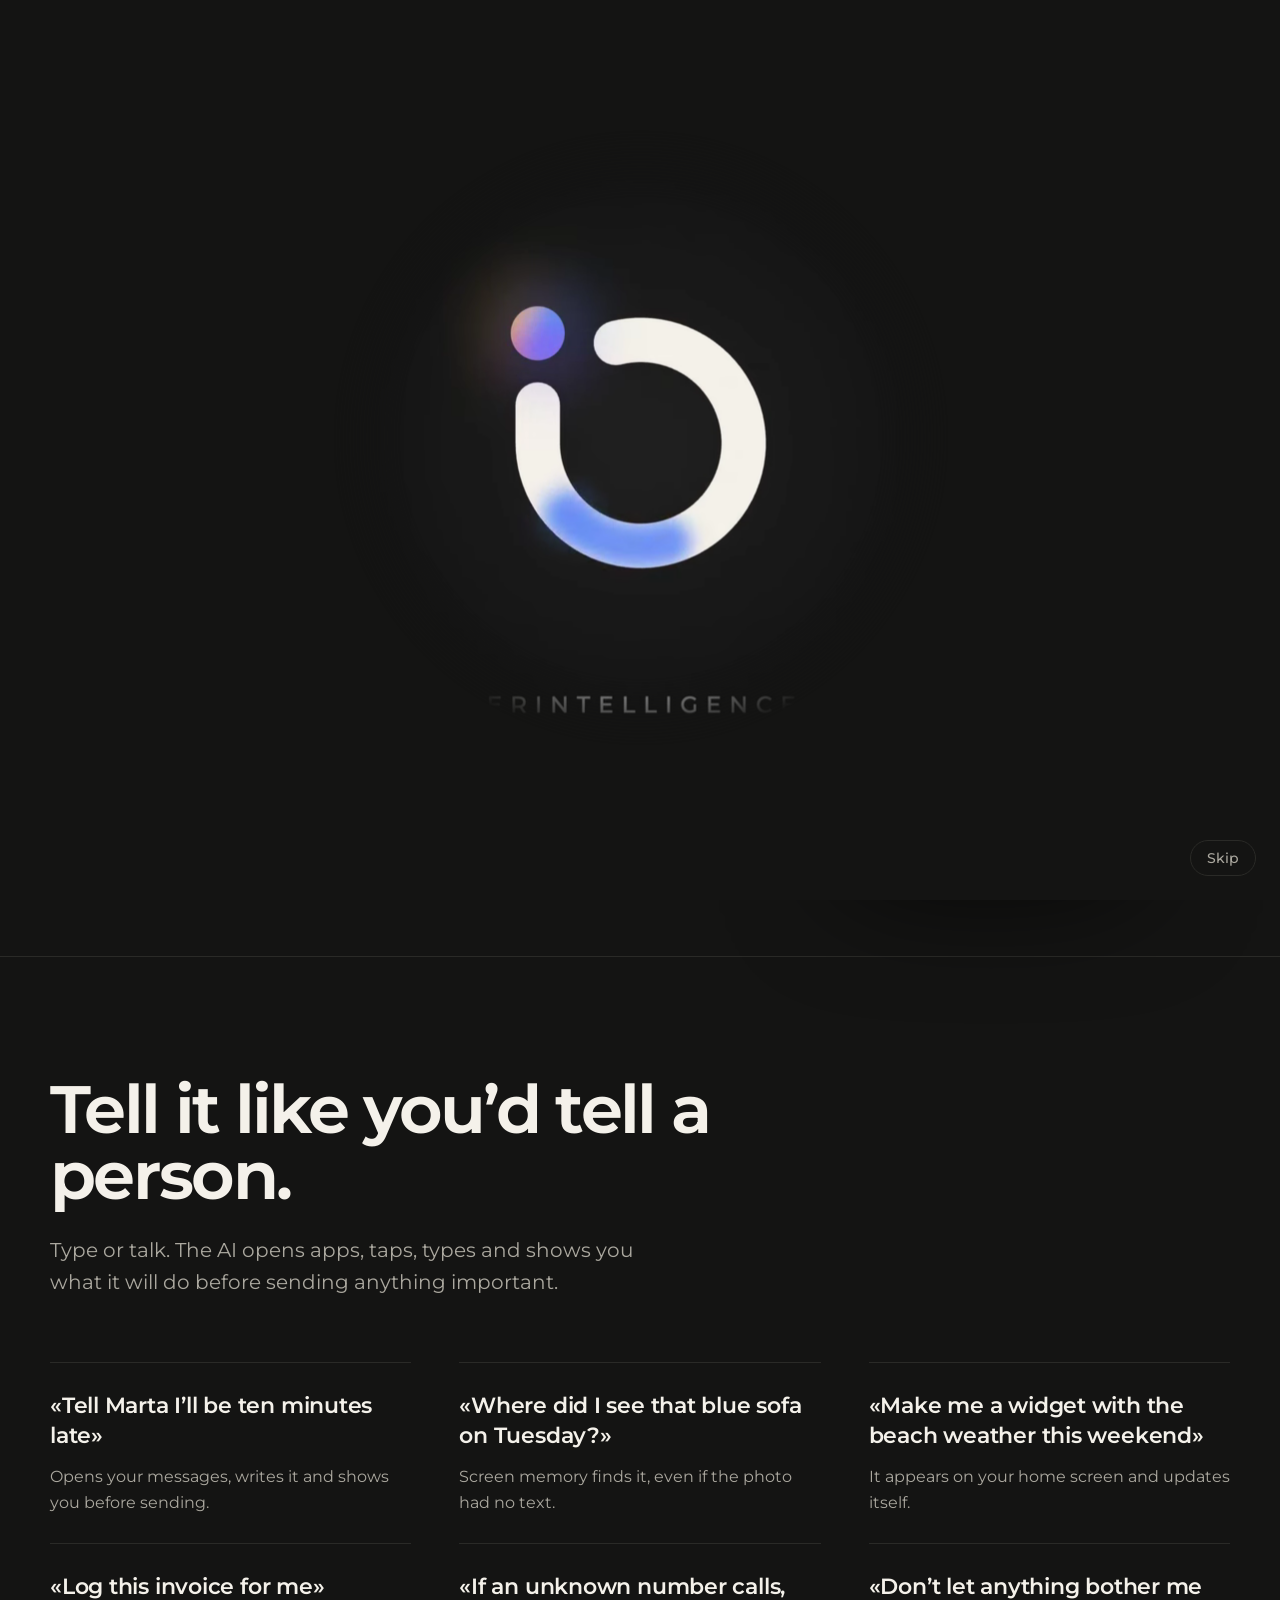
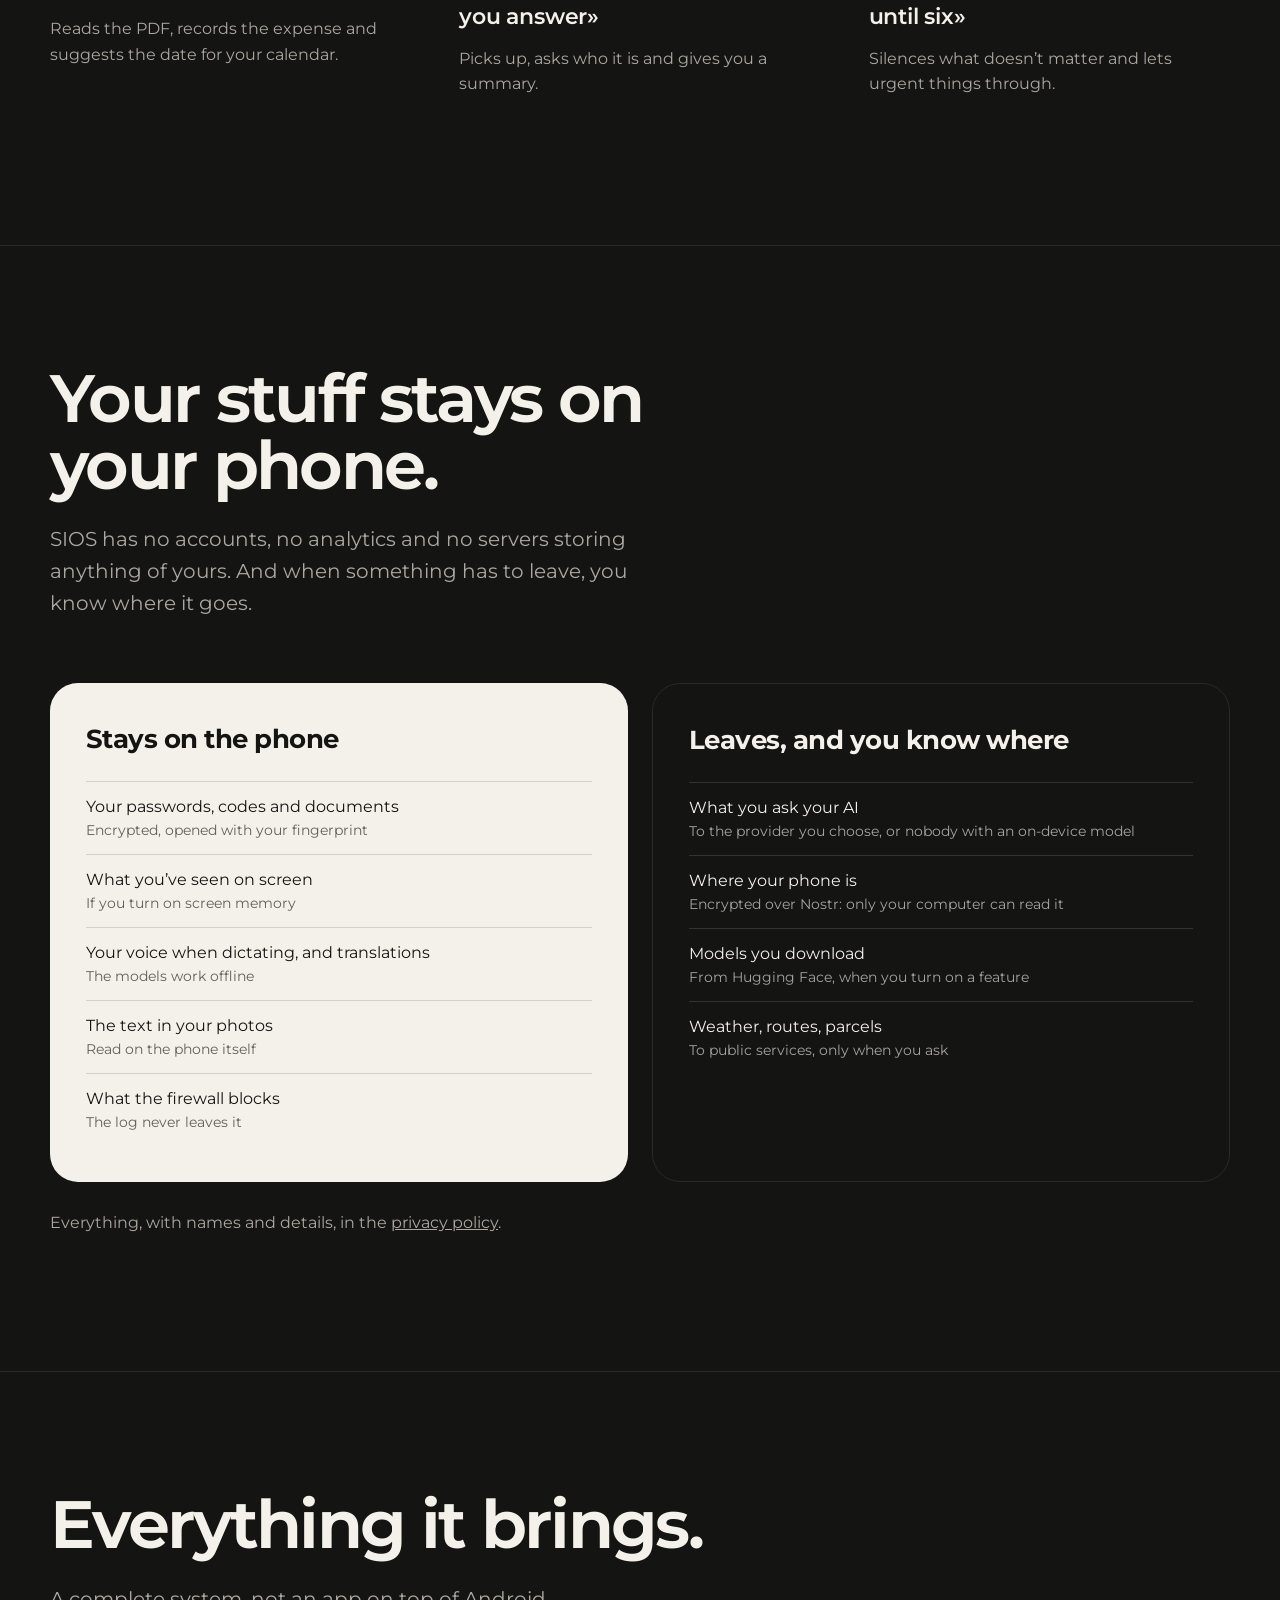
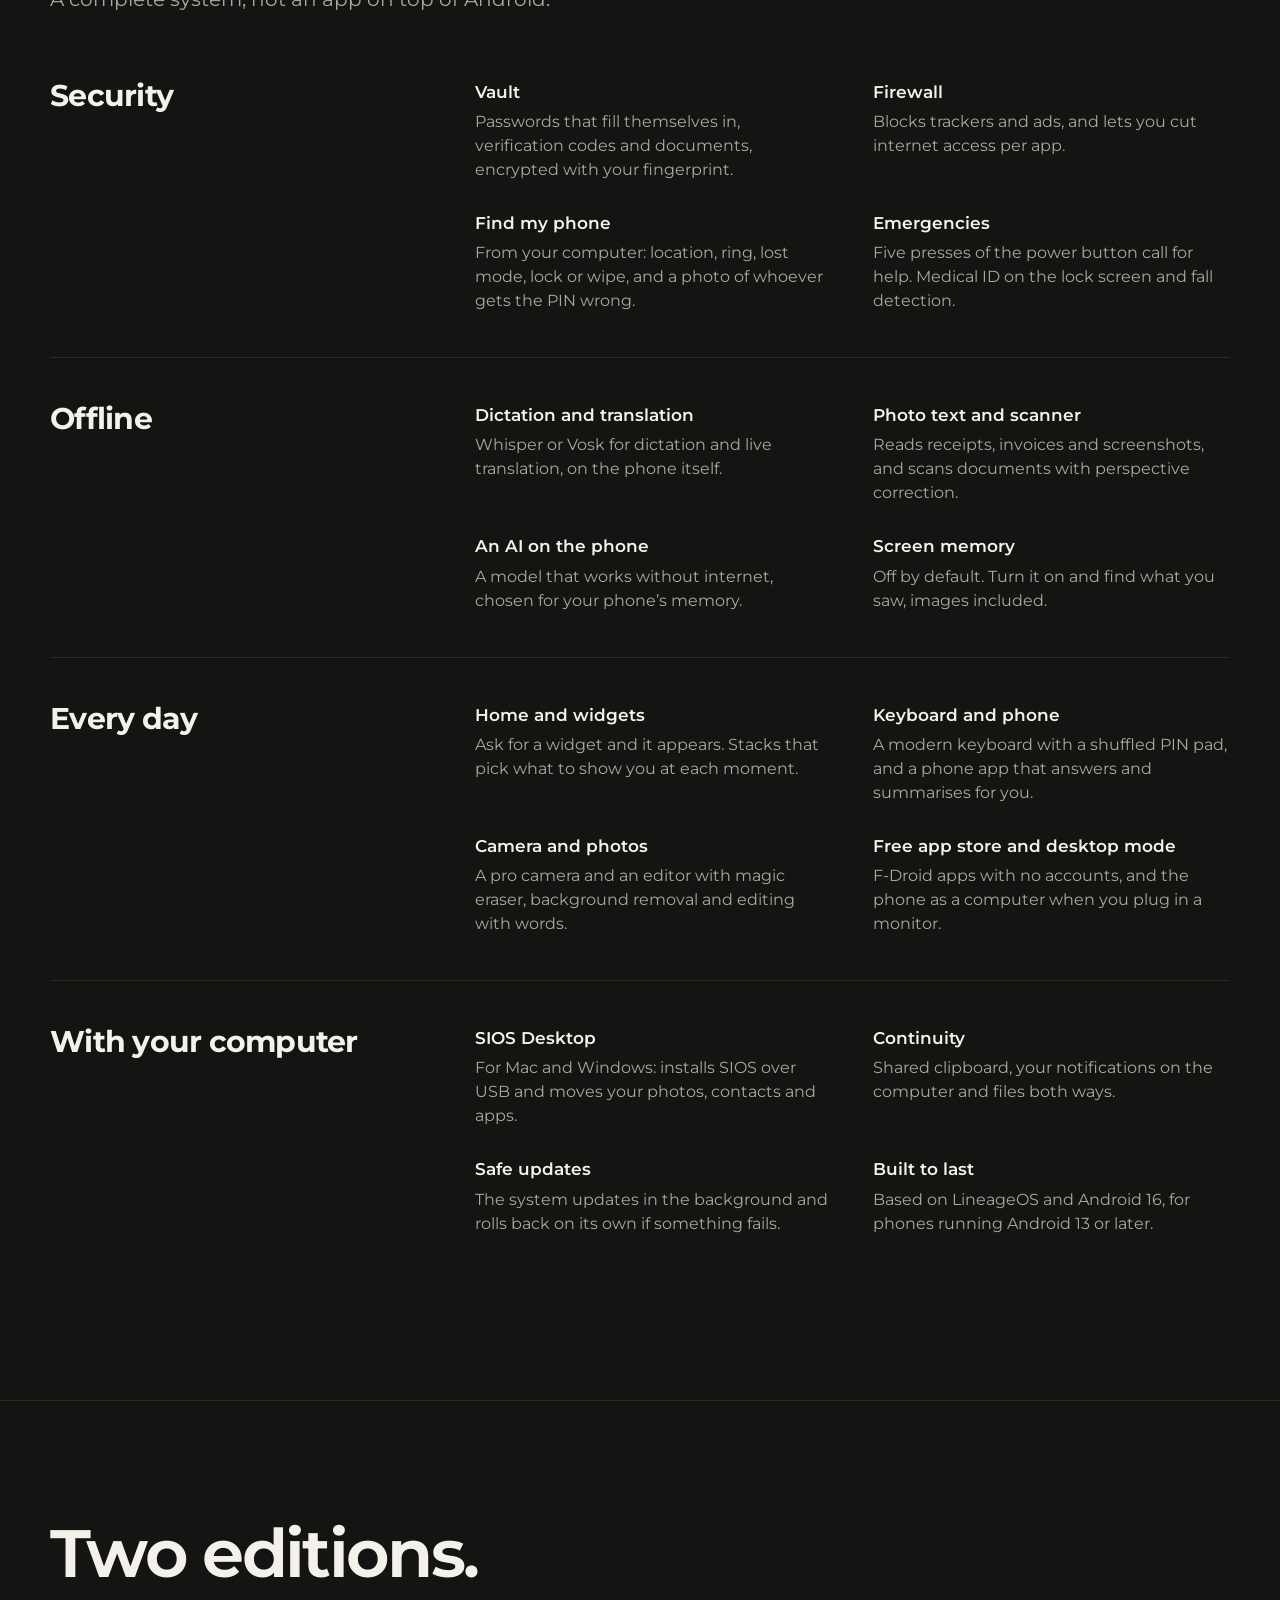
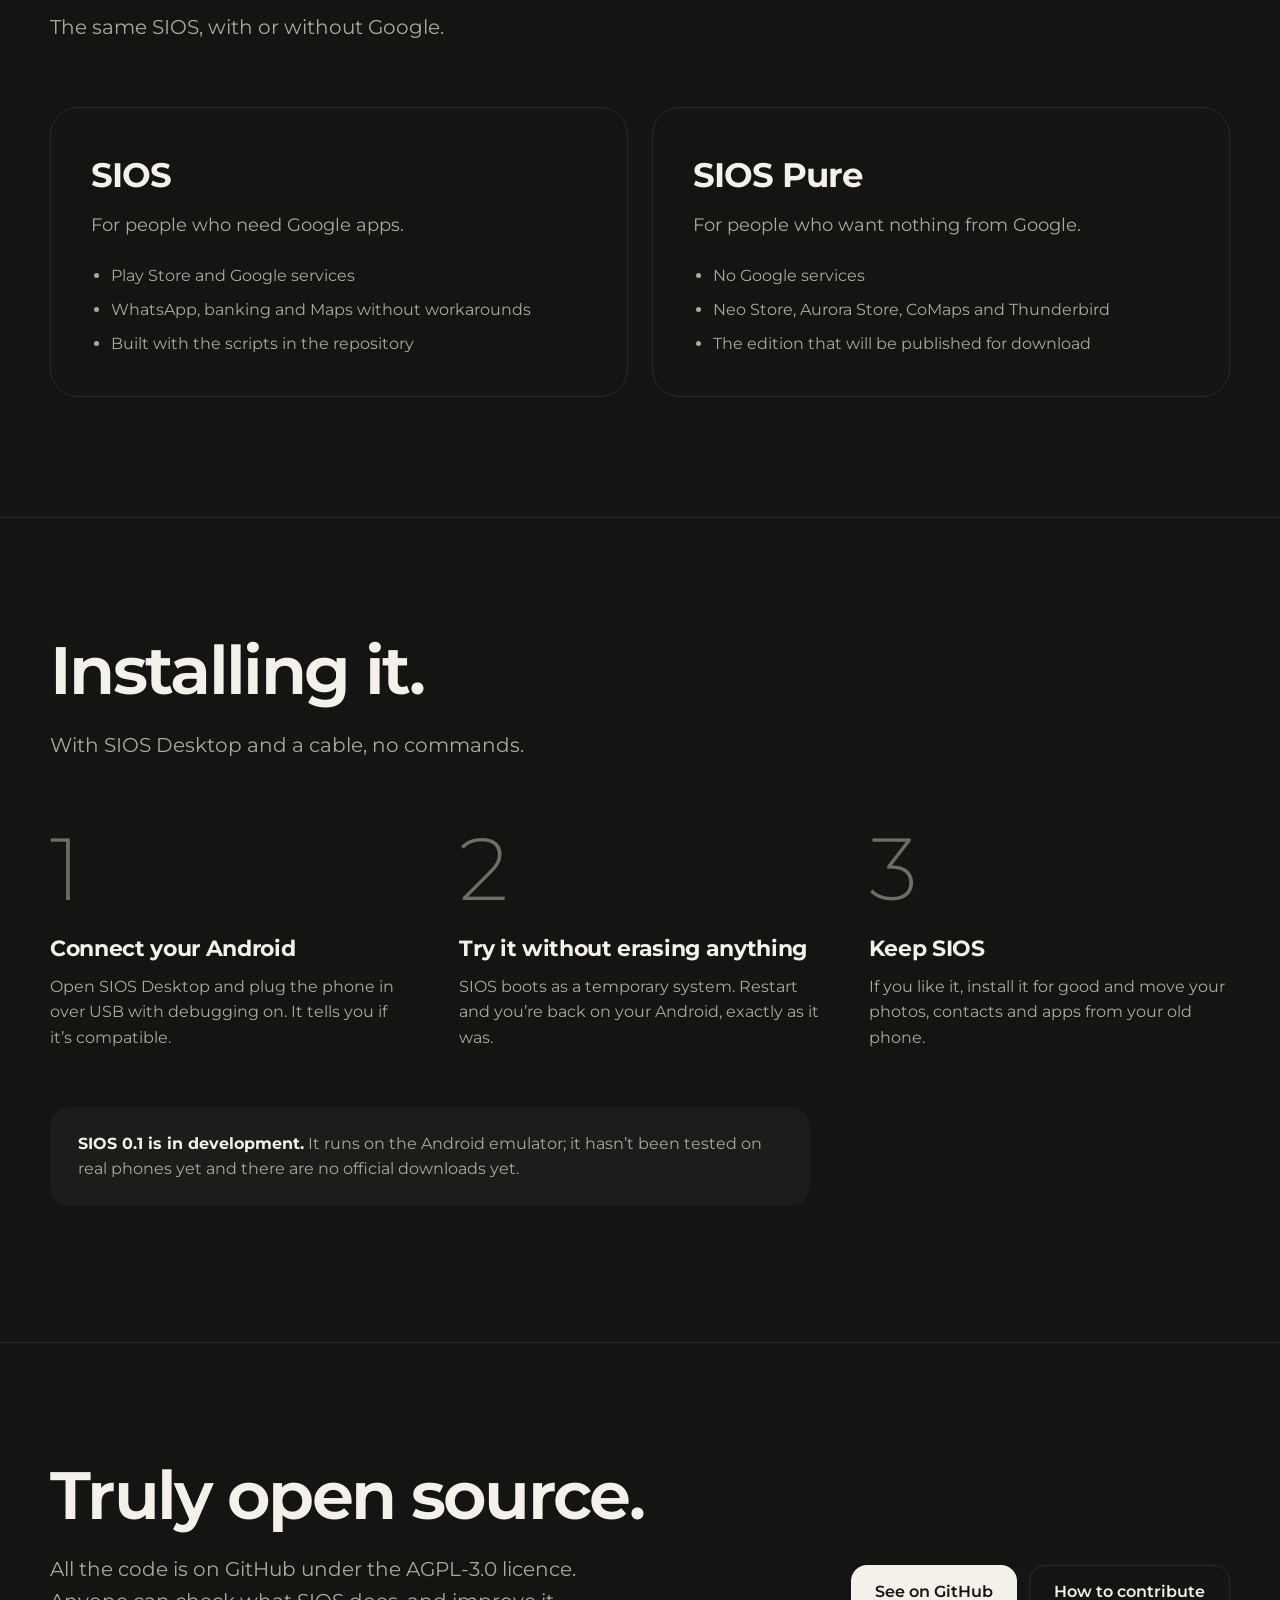
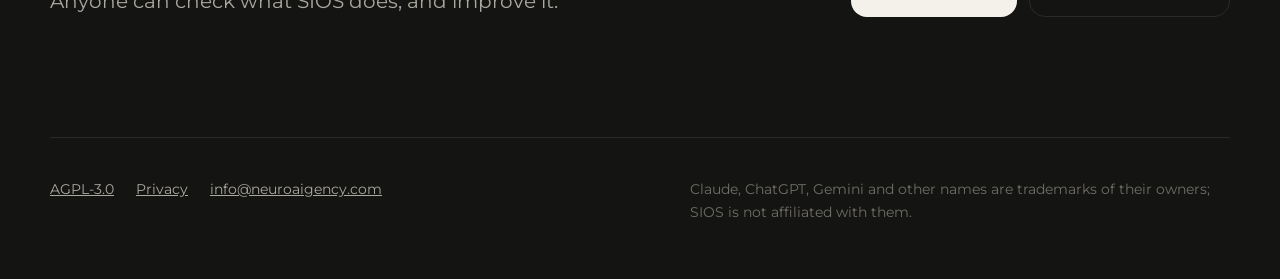
==== en.html @ b72306fa "Web de SIOS Co-Authored-By: Claude Opus 5.5 <noreply@anthropic.com>" ====
<!doctype html>
<html lang="en">
<head>
<meta charset="utf-8">
<meta name="viewport" content="width=device-width, initial-scale=1">
<title>SIOS · Your phone does what you ask</title>
<meta name="description" content="SIOS (SuperIntelligenceOS): Android with the AI you choose as the system agent. Private and open source.">
<meta name="theme-color" content="#141413">
<link rel="alternate" hreflang="es" href="index.html"><link rel="alternate" hreflang="en" href="en.html">
<link rel="stylesheet" href="web/portada.css">
</head>
<body>
<div class="arranque" id="arranque" aria-hidden="true">
  <video id="video-arranque" muted playsinline preload="auto" poster="web/arranque-final.png"><source src="web/arranque.webm" type="video/webm"><source src="web/arranque.mp4" type="video/mp4"></video>
  <button type="button" class="saltar" id="saltar">Skip</button>
</div>
<div class="ancho">
<header class="cabecera"><a class="marca" href="en.html"><svg viewBox="8 12 80 80" aria-hidden="true"><path d="M44.984 27.861A29 29 0 1 1 23 56L23 45" fill="none" stroke="currentColor" stroke-width="12.5" stroke-linecap="round" stroke-linejoin="round"/><path d="M15.4 25.15a7.6 7.6 0 1 0 15.2 0a7.6 7.6 0 1 0-15.2 0Z" fill="currentColor"/></svg><span>SIOS</span></a>
<nav><a class="opcional" href="#funciones">Features</a><a class="opcional" href="#privacidad">Privacy</a><a href="#instalar">Install</a><a href="index.html" hreflang="es">Español</a></nav></header>
<div class="portada">
  <div class="texto-portada">
    <h1 class="titular"><span>Your phone</span><span>does what</span><span>you ask.</span></h1>
    <p class="entrada">SIOS is Android with an AI inside that handles your apps, notifications and stuff. The one you choose, without your data leaving the phone.</p>
    <p class="elige" id="elige">Choose its AI</p>
    <div class="ias" role="group" aria-labelledby="elige"><button type="button" data-ia="claude" data-c="#D97757" data-c2="#C6613F" data-nombre="Claude" aria-pressed="false" style="--c:#D97757"><i></i>Claude</button><button type="button" data-ia="chatgpt" data-c="#10A37F" data-c2="#0D8A6B" data-nombre="ChatGPT" aria-pressed="false" style="--c:#10A37F"><i></i>ChatGPT</button><button type="button" data-ia="gemini" data-c="#4C8DF6" data-c2="#2F6FDB" data-nombre="Gemini" aria-pressed="false" style="--c:#4C8DF6"><i></i>Gemini</button><button type="button" data-ia="kimi" data-c="#3B82F6" data-c2="#2563EB" data-nombre="Kimi" aria-pressed="false" style="--c:#3B82F6"><i></i>Kimi</button><button type="button" data-ia="mistral" data-c="#FA520F" data-c2="#D9440A" data-nombre="Mistral" aria-pressed="false" style="--c:#FA520F"><i></i>Mistral</button><button type="button" data-ia="grok" data-c="#A3A3A3" data-c2="#525252" data-nombre="Grok" aria-pressed="false" style="--c:#A3A3A3"><i></i>Grok</button><button type="button" data-ia="local" data-c="#7B6CF6" data-c2="#5B4BE0" data-nombre="On the phone" aria-pressed="false" style="--c:#7B6CF6"><i></i>On the phone</button></div>
    <div class="acciones"><a class="boton lleno" href="https://github.com/superintelligence-os/superintelligence-os">See the code on GitHub</a><a class="boton borde" href="#instalar">How to install</a></div>
  </div>
  <div class="escena" aria-hidden="true">
    <div class="halo"></div>
    <div class="movil"><div class="pantalla">
      <div class="isla"></div>
      <div class="estado"><span>9:41</span><span>5G</span></div>
      <div class="hora">9:41</div><div class="fecha">Friday, 14 November</div>
      <svg class="anillo" id="anillo" viewBox="8 12 80 80"><path class="trazo" d="M44.984 27.861A29 29 0 1 1 23 56L23 45"/><circle class="punto" cx="23" cy="25.15" r="7.6"/></svg>
      <div class="charla" id="charla"><div class="burbuja">Book a table for two on Friday at an Italian place nearby</div><div class="paso"><span class="marca-paso"></span><span>Looking for Italian places nearby</span></div><div class="paso"><span class="marca-paso"></span><span><b>La Piazzetta</b>, 600 m away</span></div><div class="paso"><span class="marca-paso"></span><span>Opening the booking app</span></div><div class="paso"><span class="marca-paso"></span><span><b>Friday, 9 pm</b>, 2 people</span></div><div class="paso"><span class="marca-paso"></span><span>Booked and added to your calendar</span></div></div>
      <div class="barra"><span id="pregunta" data-plantilla="Ask {}">Ask SIOS</span><span class="bola"></span></div>
    </div></div>
  </div>
</div>
</div>
<section><div class="ancho">
  <h2 class="seccion-titulo revela">Tell it like you’d tell a person.</h2><p class="seccion-entrada revela">Type or talk. The AI opens apps, taps, types and shows you what it will do before sending anything important.</p>
  <div class="ejemplos"><div class="ejemplo revela"><q>Tell Marta I’ll be ten minutes late</q><p>Opens your messages, writes it and shows you before sending.</p></div><div class="ejemplo revela"><q>Where did I see that blue sofa on Tuesday?</q><p>Screen memory finds it, even if the photo had no text.</p></div><div class="ejemplo revela"><q>Make me a widget with the beach weather this weekend</q><p>It appears on your home screen and updates itself.</p></div><div class="ejemplo revela"><q>Log this invoice for me</q><p>Reads the PDF, records the expense and suggests the date for your calendar.</p></div><div class="ejemplo revela"><q>If an unknown number calls, you answer</q><p>Picks up, asks who it is and gives you a summary.</p></div><div class="ejemplo revela"><q>Don’t let anything bother me until six</q><p>Silences what doesn’t matter and lets urgent things through.</p></div></div>
</div></section>
<section id="privacidad"><div class="ancho">
  <h2 class="seccion-titulo revela">Your stuff stays on your phone.</h2><p class="seccion-entrada revela">SIOS has no accounts, no analytics and no servers storing anything of yours. And when something has to leave, you know where it goes.</p>
  <div class="privacidad"><div class="caja queda revela"><h3>Stays on the phone</h3><ul><li>Your passwords, codes and documents<span>Encrypted, opened with your fingerprint</span></li><li>What you’ve seen on screen<span>If you turn on screen memory</span></li><li>Your voice when dictating, and translations<span>The models work offline</span></li><li>The text in your photos<span>Read on the phone itself</span></li><li>What the firewall blocks<span>The log never leaves it</span></li></ul></div><div class="caja sale revela"><h3>Leaves, and you know where</h3><ul><li>What you ask your AI<span>To the provider you choose, or nobody with an on-device model</span></li><li>Where your phone is<span>Encrypted over Nostr: only your computer can read it</span></li><li>Models you download<span>From Hugging Face, when you turn on a feature</span></li><li>Weather, routes, parcels<span>To public services, only when you ask</span></li></ul></div></div>
  <p class="nota revela">Everything, with names and details, in the <a href="privacy.html">privacy policy</a>.</p>
</div></section>
<section id="funciones"><div class="ancho">
  <h2 class="seccion-titulo revela">Everything it brings.</h2><p class="seccion-entrada revela">A complete system, not an app on top of Android.</p>
  <div class="grupo revela"><h3>Security</h3><dl><div><dt>Vault</dt><dd>Passwords that fill themselves in, verification codes and documents, encrypted with your fingerprint.</dd></div><div><dt>Firewall</dt><dd>Blocks trackers and ads, and lets you cut internet access per app.</dd></div><div><dt>Find my phone</dt><dd>From your computer: location, ring, lost mode, lock or wipe, and a photo of whoever gets the PIN wrong.</dd></div><div><dt>Emergencies</dt><dd>Five presses of the power button call for help. Medical ID on the lock screen and fall detection.</dd></div></dl></div><div class="grupo revela"><h3>Offline</h3><dl><div><dt>Dictation and translation</dt><dd>Whisper or Vosk for dictation and live translation, on the phone itself.</dd></div><div><dt>Photo text and scanner</dt><dd>Reads receipts, invoices and screenshots, and scans documents with perspective correction.</dd></div><div><dt>An AI on the phone</dt><dd>A model that works without internet, chosen for your phone’s memory.</dd></div><div><dt>Screen memory</dt><dd>Off by default. Turn it on and find what you saw, images included.</dd></div></dl></div><div class="grupo revela"><h3>Every day</h3><dl><div><dt>Home and widgets</dt><dd>Ask for a widget and it appears. Stacks that pick what to show you at each moment.</dd></div><div><dt>Keyboard and phone</dt><dd>A modern keyboard with a shuffled PIN pad, and a phone app that answers and summarises for you.</dd></div><div><dt>Camera and photos</dt><dd>A pro camera and an editor with magic eraser, background removal and editing with words.</dd></div><div><dt>Free app store and desktop mode</dt><dd>F-Droid apps with no accounts, and the phone as a computer when you plug in a monitor.</dd></div></dl></div><div class="grupo revela"><h3>With your computer</h3><dl><div><dt>SIOS Desktop</dt><dd>For Mac and Windows: installs SIOS over USB and moves your photos, contacts and apps.</dd></div><div><dt>Continuity</dt><dd>Shared clipboard, your notifications on the computer and files both ways.</dd></div><div><dt>Safe updates</dt><dd>The system updates in the background and rolls back on its own if something fails.</dd></div><div><dt>Built to last</dt><dd>Based on LineageOS and Android 16, for phones running Android 13 or later.</dd></div></dl></div>
</div></section>
<section><div class="ancho">
  <h2 class="seccion-titulo revela">Two editions.</h2><p class="seccion-entrada revela">The same SIOS, with or without Google.</p>
  <div class="ediciones"><div class="edicion revela"><h3>SIOS</h3><p class="para">For people who need Google apps.</p><ul><li>Play Store and Google services</li><li>WhatsApp, banking and Maps without workarounds</li><li>Built with the scripts in the repository</li></ul></div><div class="edicion revela"><h3>SIOS Pure</h3><p class="para">For people who want nothing from Google.</p><ul><li>No Google services</li><li>Neo Store, Aurora Store, CoMaps and Thunderbird</li><li>The edition that will be published for download</li></ul></div></div>
</div></section>
<section id="instalar"><div class="ancho">
  <h2 class="seccion-titulo revela">Installing it.</h2><p class="seccion-entrada revela">With SIOS Desktop and a cable, no commands.</p>
  <ol class="pasos"><li class="revela"><h3>Connect your Android</h3><p>Open SIOS Desktop and plug the phone in over USB with debugging on. It tells you if it’s compatible.</p></li><li class="revela"><h3>Try it without erasing anything</h3><p>SIOS boots as a temporary system. Restart and you’re back on your Android, exactly as it was.</p></li><li class="revela"><h3>Keep SIOS</h3><p>If you like it, install it for good and move your photos, contacts and apps from your old phone.</p></li></ol>
  <p class="estado-version revela"><b>SIOS 0.1 is in development.</b> It runs on the Android emulator; it hasn’t been tested on real phones yet and there are no official downloads yet.</p>
</div></section>
<section><div class="ancho abierto">
  <div><h2 class="seccion-titulo revela">Truly open source.</h2><p class="seccion-entrada revela">All the code is on GitHub under the AGPL-3.0 licence. Anyone can check what SIOS does, and improve it.</p></div>
  <div class="acciones revela"><a class="boton lleno" href="https://github.com/superintelligence-os/superintelligence-os">See on GitHub</a><a class="boton borde" href="https://github.com/superintelligence-os/superintelligence-os/blob/main/CONTRIBUTING.md">How to contribute</a></div>
</div></section>
<div class="ancho"><footer class="pie"><nav class="enlaces-pie"><a href="https://github.com/superintelligence-os/superintelligence-os/blob/main/LICENSE">AGPL-3.0</a><a href="privacy.html">Privacy</a><a href="mailto:info@neuroaigency.com">info@neuroaigency.com</a></nav><p>Claude, ChatGPT, Gemini and other names are trademarks of their owners; SIOS is not affiliated with them.</p></footer></div>
<script src="web/portada.js"></script>
</body>
</html>
---- web/portada.css ----
@property --r { syntax: '<percentage>'; inherits: false; initial-value: 100%; }
@font-face { font-family: "Montserrat"; src: url("../montserrat.ttf") format("truetype"); font-weight: 100 900; font-display: swap; }
:root {
  --grafito: #141413; --pizarra: #1C1C1A; --linea: #2A2A27; --hueso: #F4F1EA; --piedra: #ABA89F; --ceniza: #6F6D66;
  --ia: #F4F1EA; --ia-2: #141413;
  --muelle: cubic-bezier(.34, 1.56, .64, 1); --suave: cubic-bezier(.2, .8, .2, 1);
  color-scheme: dark;
}
* { box-sizing: border-box; }
html { -webkit-text-size-adjust: 100%; scroll-behavior: smooth; }
body { margin: 0; background: var(--grafito); color: var(--hueso); font: 400 18px/1.6 "Montserrat", system-ui, sans-serif; -webkit-font-smoothing: antialiased; }
a { color: inherit; }
:focus-visible { outline: 2px solid var(--hueso); outline-offset: 3px; border-radius: 8px; }
.ancho { width: min(1180px, 100% - 48px); margin-inline: auto; }

/* Cabecera */
.cabecera { display: flex; align-items: center; justify-content: space-between; padding: 28px 0; }
.marca { display: inline-flex; align-items: center; gap: 12px; font-weight: 600; font-size: 19px; text-decoration: none; letter-spacing: .01em; }
.marca svg { width: 30px; height: 30px; }
.cabecera nav { display: flex; gap: 26px; font-size: 15px; }
.cabecera nav a { color: var(--piedra); text-decoration: none; transition: color .2s; }
.cabecera nav a:hover { color: var(--hueso); }

/* Portada */
.portada { display: grid; grid-template-columns: minmax(0, 1.15fr) minmax(0, .85fr); gap: 56px; align-items: center; padding: 48px 0 96px; }
.titular { font-size: clamp(54px, 7.6vw, 112px); line-height: .95; font-weight: 650; letter-spacing: -.045em; margin: 0 0 28px; }
.titular span { display: block; }
.entrada { font-size: 21px; line-height: 1.55; color: var(--piedra); max-width: 34ch; margin: 0 0 36px; }
.elige { margin: 0 0 14px; font-size: 15px; color: var(--ceniza); }
.ias { display: flex; flex-wrap: wrap; gap: 8px; margin: 0 0 40px; }
.ias button { appearance: none; font: 500 15px "Montserrat", sans-serif; color: var(--piedra); background: transparent; border: 1px solid var(--linea); border-radius: 999px; padding: 9px 16px 9px 12px; display: inline-flex; align-items: center; gap: 8px; cursor: pointer; transition: color .25s, border-color .25s, background-color .25s, transform .35s var(--muelle); }
.ias button i { width: 9px; height: 9px; border-radius: 50%; background: var(--c); transition: transform .45s var(--muelle); }
.ias button:hover { color: var(--hueso); border-color: #3A3A36; }
.ias button:active { transform: scale(.95); }
.ias button[aria-pressed="true"] { color: var(--grafito); background: var(--hueso); border-color: var(--hueso); }
.ias button[aria-pressed="true"] i { transform: scale(1.25); }
.acciones { display: flex; flex-wrap: wrap; gap: 12px; }
.boton { display: inline-flex; align-items: center; height: 52px; padding: 0 24px; border-radius: 16px; font-weight: 600; font-size: 16px; text-decoration: none; transition: transform .35s var(--muelle), background-color .2s; }
.boton.lleno { background: var(--hueso); color: var(--grafito); }
.boton.borde { border: 1px solid var(--linea); color: var(--hueso); }
.boton.borde:hover { background: var(--pizarra); }
.boton:active { transform: scale(.97); }

/* El móvil */
.escena { position: relative; display: grid; place-items: center; }
.halo { position: absolute; width: 120%; aspect-ratio: 1; border-radius: 50%; background: radial-gradient(closest-side, color-mix(in srgb, var(--ia) 22%, transparent), transparent 70%); transition: background .9s var(--suave); pointer-events: none; }
.movil { position: relative; width: min(340px, 100%); aspect-ratio: 9 / 19.2; border-radius: 52px; background: #0C0C0B; padding: 12px; box-shadow: inset 0 0 0 1.5px #34342F, 0 50px 120px -30px rgba(0,0,0,.8); }
.pantalla { position: relative; height: 100%; border-radius: 41px; background: var(--grafito); overflow: hidden; display: flex; flex-direction: column; padding: 18px 18px 16px; }
.estado { display: flex; justify-content: space-between; font-size: 12px; font-weight: 600; color: var(--hueso); padding: 0 10px; }
.isla { position: absolute; top: 14px; left: 50%; width: 92px; height: 26px; margin-left: -46px; border-radius: 20px; background: #000; }
.hora { margin: 30px 8px 0; font-size: 54px; font-weight: 300; letter-spacing: -.04em; line-height: 1; }
.fecha { margin: 6px 8px 0; font-size: 13px; color: var(--piedra); }
.anillo { position: absolute; top: 37%; left: 50%; width: 132px; height: 132px; margin: -66px 0 0 -66px; transition: opacity .6s var(--suave), transform .9s var(--muelle); }
.anillo .trazo { fill: none; stroke: var(--ia); stroke-width: 12.5; stroke-linecap: round; stroke-dasharray: 260; stroke-dashoffset: 260; transition: stroke .7s var(--suave); }
.anillo .punto { fill: var(--ia); transform-origin: 23px 25px; transform: scale(0); transition: fill .7s var(--suave); }
.charla { margin-top: auto; display: flex; flex-direction: column; gap: 10px; padding: 0 4px 12px; }
.burbuja { align-self: flex-end; max-width: 86%; background: var(--hueso); color: var(--grafito); font-size: 13.5px; line-height: 1.45; font-weight: 500; padding: 10px 14px; border-radius: 18px 18px 6px 18px; opacity: 0; transform: translateY(10px) scale(.96); transform-origin: right bottom; }
.paso { display: flex; align-items: center; gap: 10px; font-size: 13px; color: var(--piedra); opacity: 0; transform: translateY(8px); }
.paso b { color: var(--hueso); font-weight: 600; }
.paso .marca-paso { flex: none; width: 18px; height: 18px; border-radius: 50%; border: 2px solid var(--linea); border-top-color: var(--ia); animation: girar .8s linear infinite; }
.paso.hecho .marca-paso { animation: none; border-color: var(--ia); background: var(--ia); position: relative; }
.paso.hecho .marca-paso::after { content: ""; position: absolute; left: 4.5px; top: 2px; width: 4px; height: 8px; border: solid var(--ia-2); border-width: 0 2px 2px 0; transform: rotate(45deg); }
.barra { display: flex; align-items: center; gap: 10px; height: 46px; border-radius: 23px; background: var(--pizarra); padding: 0 8px 0 16px; font-size: 13.5px; color: var(--piedra); }
.barra .bola { margin-left: auto; width: 32px; height: 32px; border-radius: 50%; background: var(--ia); transition: background .7s var(--suave); }
.visto { opacity: 1 !important; transform: none !important; transition: opacity .45s var(--suave), transform .6s var(--muelle); }
@keyframes girar { to { transform: rotate(360deg); } }

/* Secciones */
section { padding: 120px 0; border-top: 1px solid var(--linea); }
.seccion-titulo { font-size: clamp(40px, 5.2vw, 72px); line-height: 1; font-weight: 650; letter-spacing: -.04em; margin: 0 0 24px; max-width: 16ch; }
.seccion-entrada { font-size: 20px; color: var(--piedra); max-width: 46ch; margin: 0 0 64px; }

/* Ejemplos */
.ejemplos { display: grid; grid-template-columns: repeat(3, minmax(0, 1fr)); gap: 0 48px; }
.ejemplo { padding: 28px 0; border-top: 1px solid var(--linea); }
.ejemplo q { display: block; font-size: 22px; line-height: 1.35; font-weight: 600; letter-spacing: -.01em; quotes: "«" "»"; margin-bottom: 14px; }
.ejemplo p { margin: 0; color: var(--piedra); font-size: 16px; }

/* Privacidad */
.privacidad { display: grid; grid-template-columns: repeat(2, minmax(0, 1fr)); gap: 24px; }
.caja { border-radius: 28px; padding: 36px; }
.caja.queda { background: var(--hueso); color: var(--grafito); }
.caja.sale { border: 1px solid var(--linea); }
.caja h3 { margin: 0 0 20px; font-size: 26px; letter-spacing: -.02em; }
.caja ul { list-style: none; margin: 0; padding: 0; }
.caja li { padding: 12px 0; border-top: 1px solid currentColor; border-color: color-mix(in srgb, currentColor 14%, transparent); font-size: 16px; }
.caja li span { display: block; font-size: 14px; opacity: .65; }
.nota { margin-top: 28px; color: var(--piedra); font-size: 16px; }

/* Índice de funciones */
.grupo { display: grid; grid-template-columns: minmax(0, 1fr) minmax(0, 2fr); gap: 48px; padding: 44px 0; border-top: 1px solid var(--linea); }
.grupo:first-of-type { border-top: 0; padding-top: 0; }
.grupo h3 { margin: 0; font-size: 30px; letter-spacing: -.025em; line-height: 1.1; position: sticky; top: 28px; align-self: start; }
.grupo dl { margin: 0; display: grid; grid-template-columns: minmax(0, 1fr) minmax(0, 1fr); gap: 28px 40px; }
.grupo dt { font-weight: 600; font-size: 17px; margin-bottom: 4px; }
.grupo dd { margin: 0; color: var(--piedra); font-size: 15.5px; line-height: 1.55; }

/* Ediciones */
.ediciones { display: grid; grid-template-columns: repeat(2, minmax(0, 1fr)); gap: 24px; }
.edicion { border: 1px solid var(--linea); border-radius: 28px; padding: 40px; }
.edicion h3 { margin: 0 0 8px; font-size: 34px; letter-spacing: -.03em; }
.edicion .para { margin: 0 0 24px; color: var(--piedra); }
.edicion ul { margin: 0; padding-left: 20px; color: var(--piedra); font-size: 16px; }
.edicion li + li { margin-top: 8px; }

/* Instalar */
.pasos { list-style: none; margin: 0; padding: 0; display: grid; grid-template-columns: repeat(3, minmax(0, 1fr)); gap: 48px; counter-reset: paso; }
.pasos li { counter-increment: paso; }
.pasos li::before { content: counter(paso); display: block; font-size: 88px; font-weight: 250; line-height: 1; letter-spacing: -.05em; color: var(--ceniza); margin-bottom: 18px; }
.pasos h3 { margin: 0 0 8px; font-size: 22px; letter-spacing: -.015em; }
.pasos p { margin: 0; color: var(--piedra); font-size: 16px; }
.estado-version { margin-top: 56px; padding: 24px 28px; border-radius: 20px; background: var(--pizarra); color: var(--piedra); font-size: 16px; max-width: 760px; }
.estado-version b { color: var(--hueso); }

/* Código abierto y pie */
.abierto { display: flex; flex-wrap: wrap; align-items: end; justify-content: space-between; gap: 40px; }
.abierto .seccion-entrada { margin-bottom: 0; }
.pie { padding: 40px 0 56px; color: var(--ceniza); font-size: 14px; border-top: 1px solid var(--linea); display: flex; flex-wrap: wrap; justify-content: space-between; gap: 16px; }
.pie a { color: var(--piedra); }

@media (max-width: 960px) {
  .portada { grid-template-columns: 1fr; gap: 64px; padding-top: 24px; }
  .escena { order: -1; }
  .ejemplos, .pasos { grid-template-columns: 1fr; gap: 0 0; }
  .pasos { gap: 40px; }
  .privacidad, .ediciones { grid-template-columns: 1fr; }
  .grupo { grid-template-columns: 1fr; gap: 24px; }
  .grupo h3 { position: static; }
}
@media (max-width: 600px) {
  body { font-size: 17px; }
  .ancho { width: min(1180px, 100% - 36px); }
  .cabecera nav { gap: 16px; font-size: 14px; }
  .cabecera nav .opcional { display: none; }
  section { padding: 88px 0; }
  .grupo dl { grid-template-columns: 1fr; gap: 22px; }
  .caja, .edicion { padding: 28px; }
  .movil { width: min(250px, 72vw); border-radius: 42px; padding: 10px; }
  .pantalla { border-radius: 33px; padding: 14px 14px 12px; }
  .hora { font-size: 44px; margin-top: 24px; }
  .anillo { width: 104px; height: 104px; margin: -52px 0 0 -52px; }
  .burbuja { font-size: 12px; }
  .paso { font-size: 11.5px; }
  .barra { height: 40px; font-size: 12px; }
  .barra .bola { width: 28px; height: 28px; }
  .portada { gap: 40px; padding-bottom: 72px; }
}
@media (prefers-reduced-motion: reduce) {
  *, *::before, *::after { transition: none !important; animation: none !important; }
  .anillo .trazo { stroke-dashoffset: 0; } .anillo .punto { transform: none; }
  .burbuja, .paso { opacity: 1; transform: none; }
}

/* Arranque: la animación del sistema, a pantalla completa, antes de la portada */
.arranque { position: fixed; inset: 0; z-index: 50; background: #141413; display: grid; place-items: center; }
.arranque video { width: min(78vmin, 640px); aspect-ratio: 1; transform-origin: 0 0; transform-origin: center; --r: 100%; -webkit-mask-image: radial-gradient(closest-side circle at 50% 48.1%, #000 calc(var(--r) * .78), transparent var(--r)); mask-image: radial-gradient(closest-side circle at 50% 48.1%, #000 calc(var(--r) * .78), transparent var(--r)); }
.saltar { position: absolute; right: 24px; bottom: 24px; appearance: none; background: transparent; border: 1px solid #2A2A27; color: #ABA89F; font: 500 14px "Montserrat", sans-serif; border-radius: 999px; padding: 8px 16px; cursor: pointer; transition: color .2s, border-color .2s; }
.saltar:hover { color: #F4F1EA; border-color: #3A3A36; }
body.arrancando { overflow: hidden; }

/* El anillo del móvil: dibujado al llegar el logo; se aparta cuando el agente trabaja */
.anillo.dibujado .trazo { stroke-dashoffset: 0; transition: stroke-dashoffset 1.2s cubic-bezier(.65,0,.2,1), stroke .7s var(--suave); }
.anillo.dibujado .punto { transform: scale(1); transition: transform .7s var(--muelle), fill .7s var(--suave); }
.anillo.sin-transicion .trazo, .anillo.sin-transicion .punto { transition: stroke .7s var(--suave), fill .7s var(--suave); }
.anillo.apartado { transform: translateY(-26px) scale(.6); }

/* Aparecer al bajar */
.revela { opacity: 0; transform: translateY(26px); transition: opacity .7s var(--suave), transform .9s var(--muelle); }
.revela.visto { opacity: 1; transform: none; }
.enlaces-pie { display: flex; flex-wrap: wrap; gap: 22px; }
.pie p { margin: 0; max-width: 60ch; }
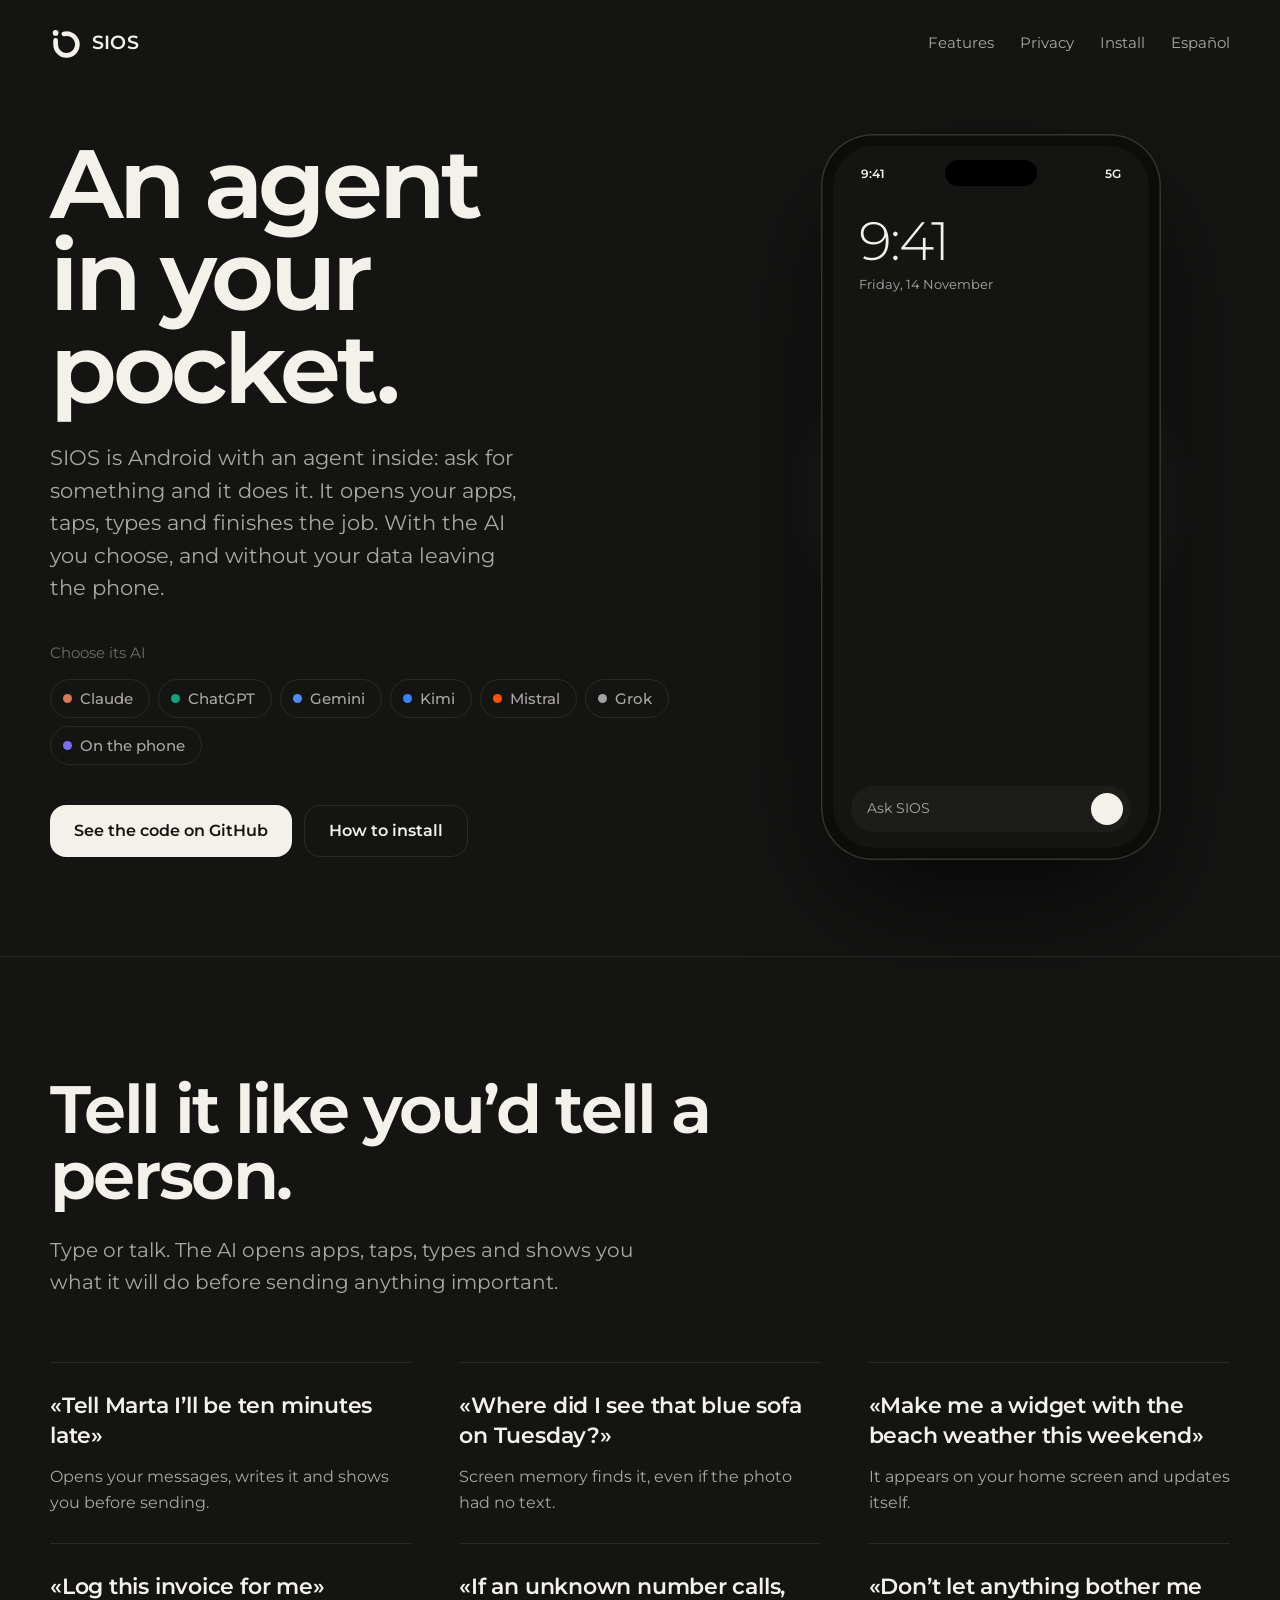
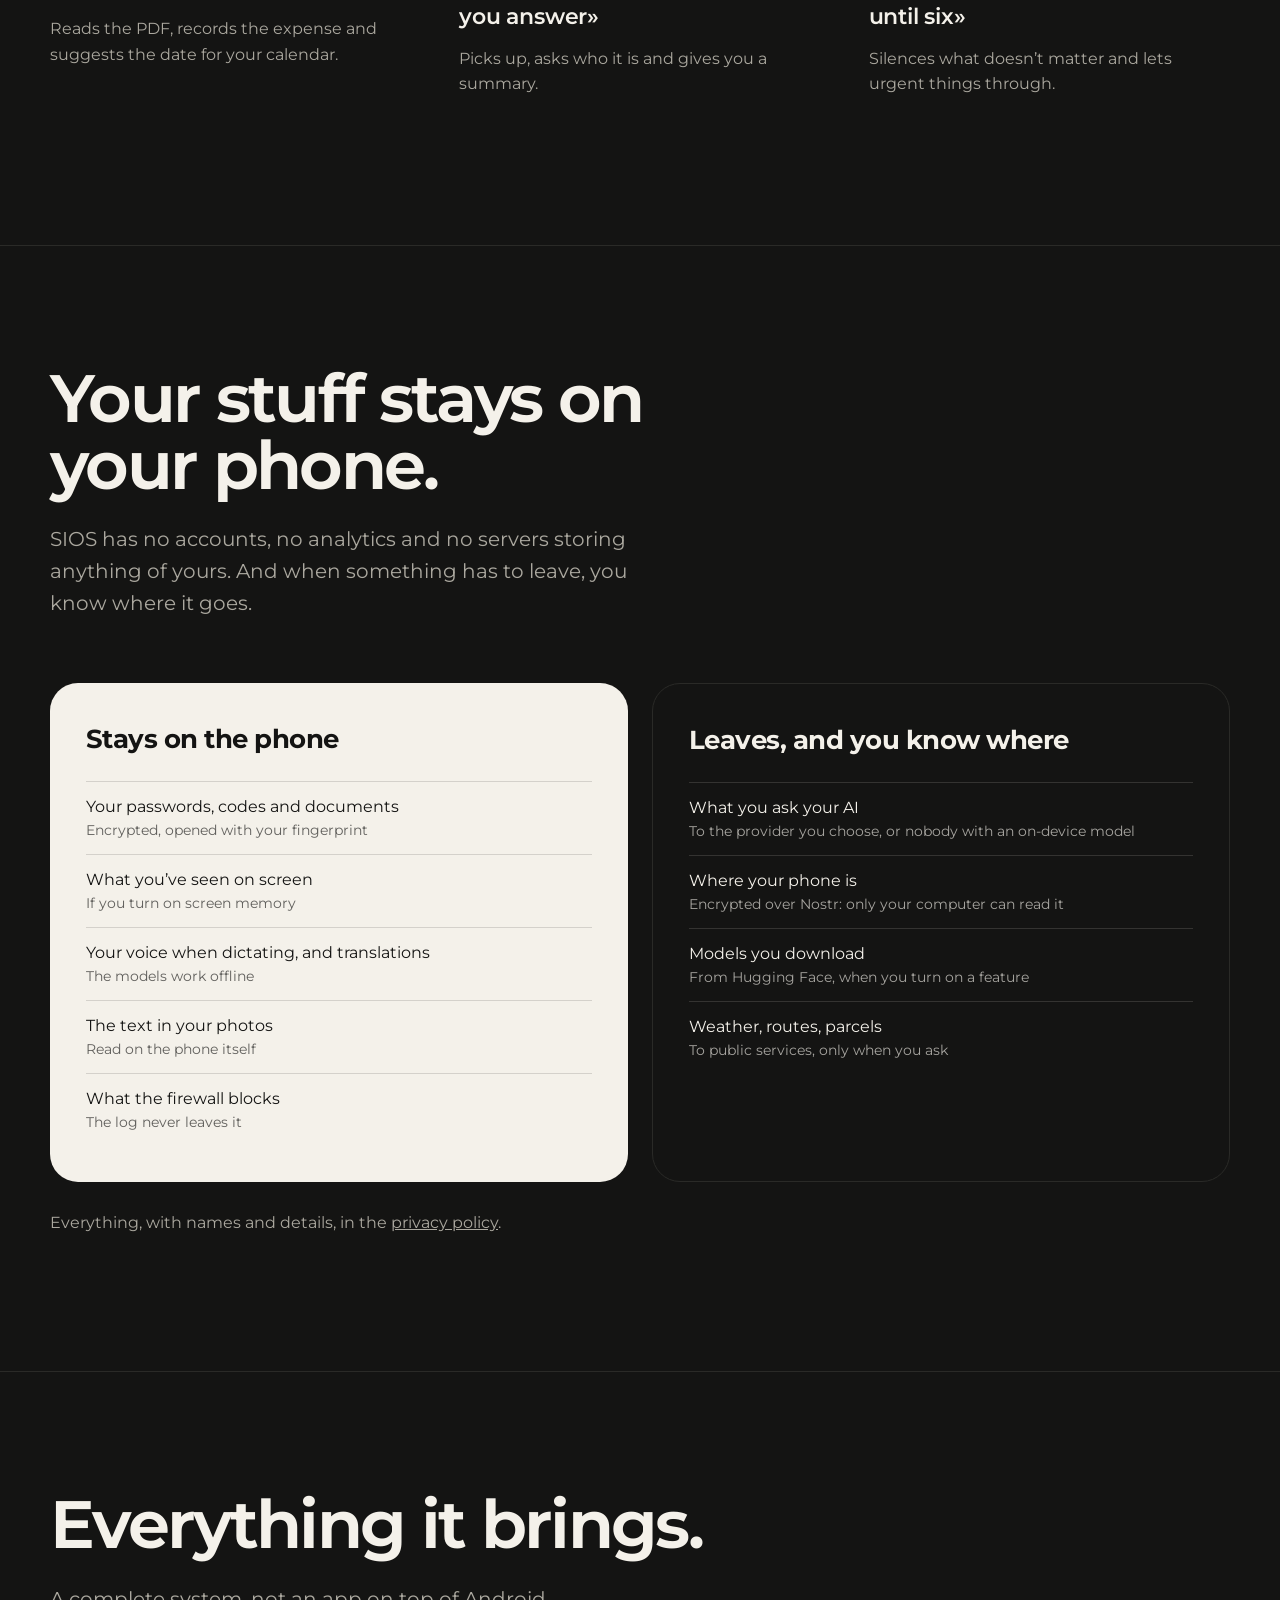
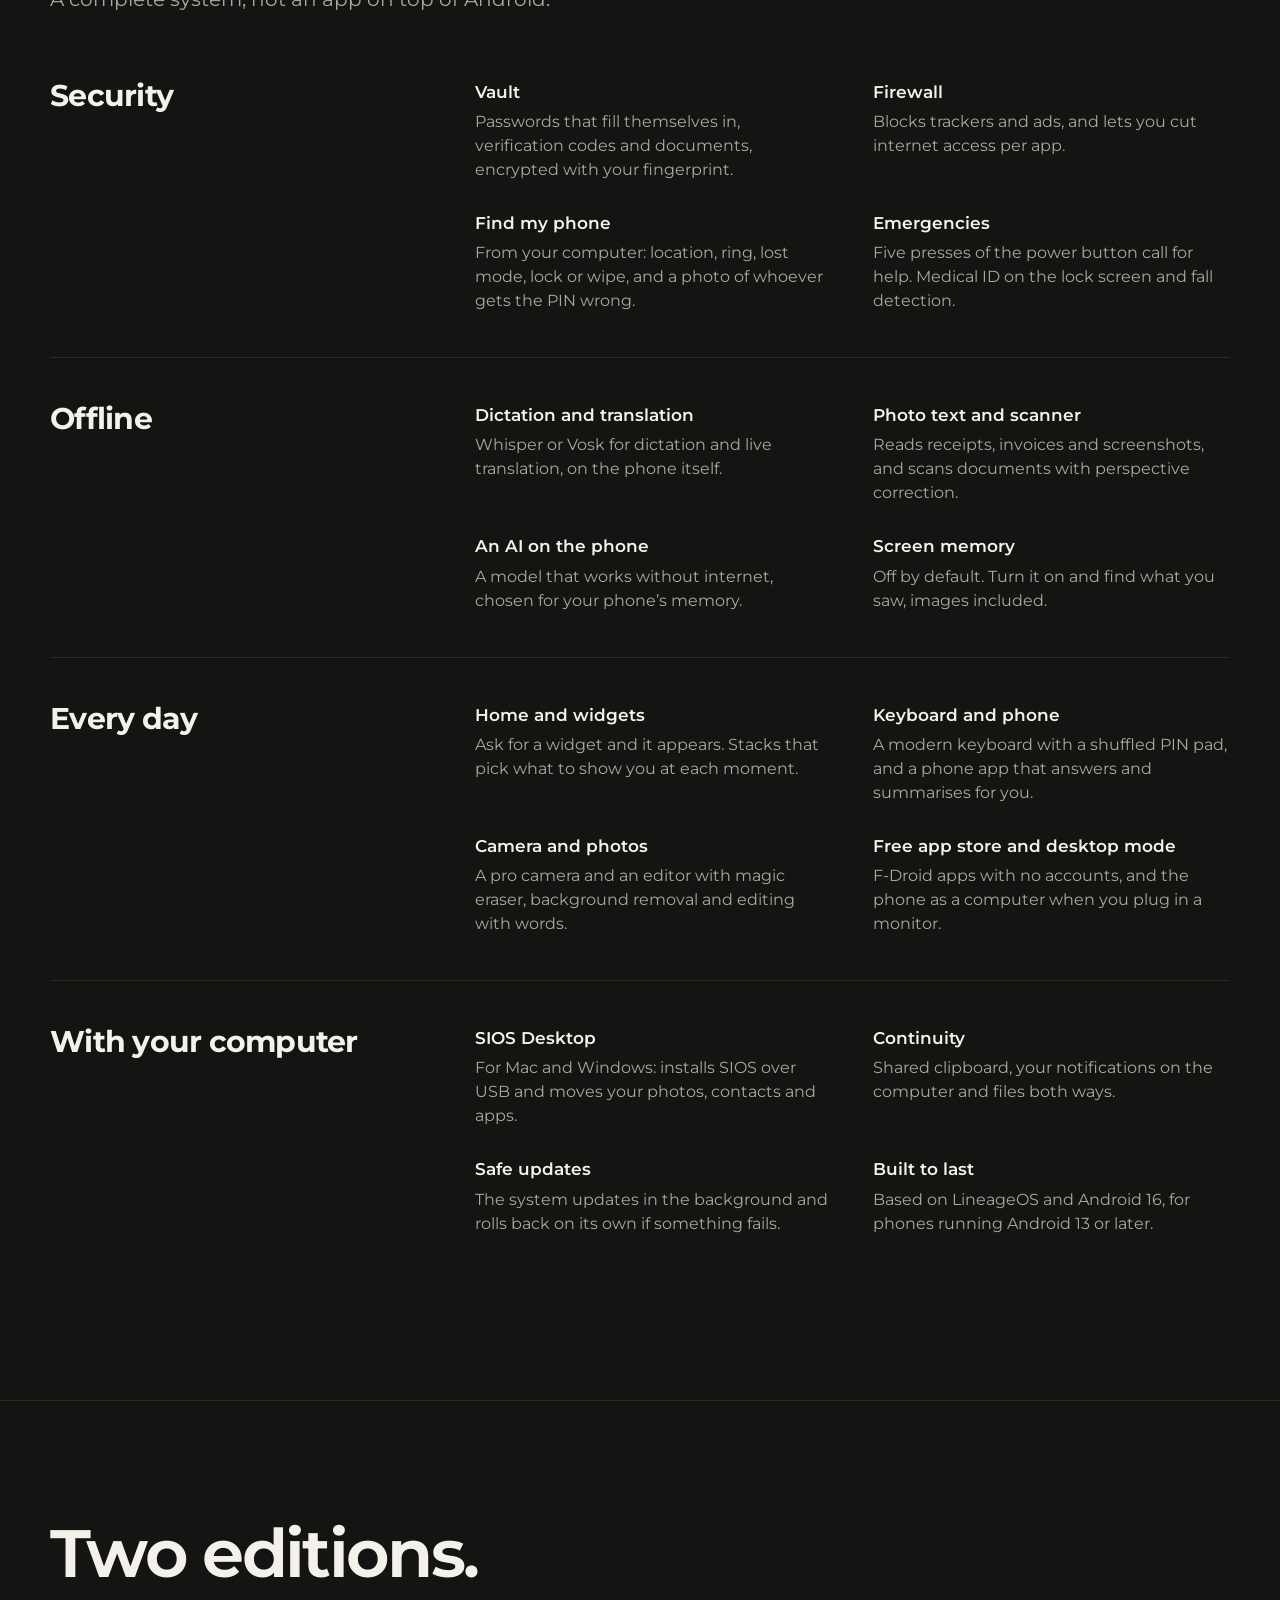
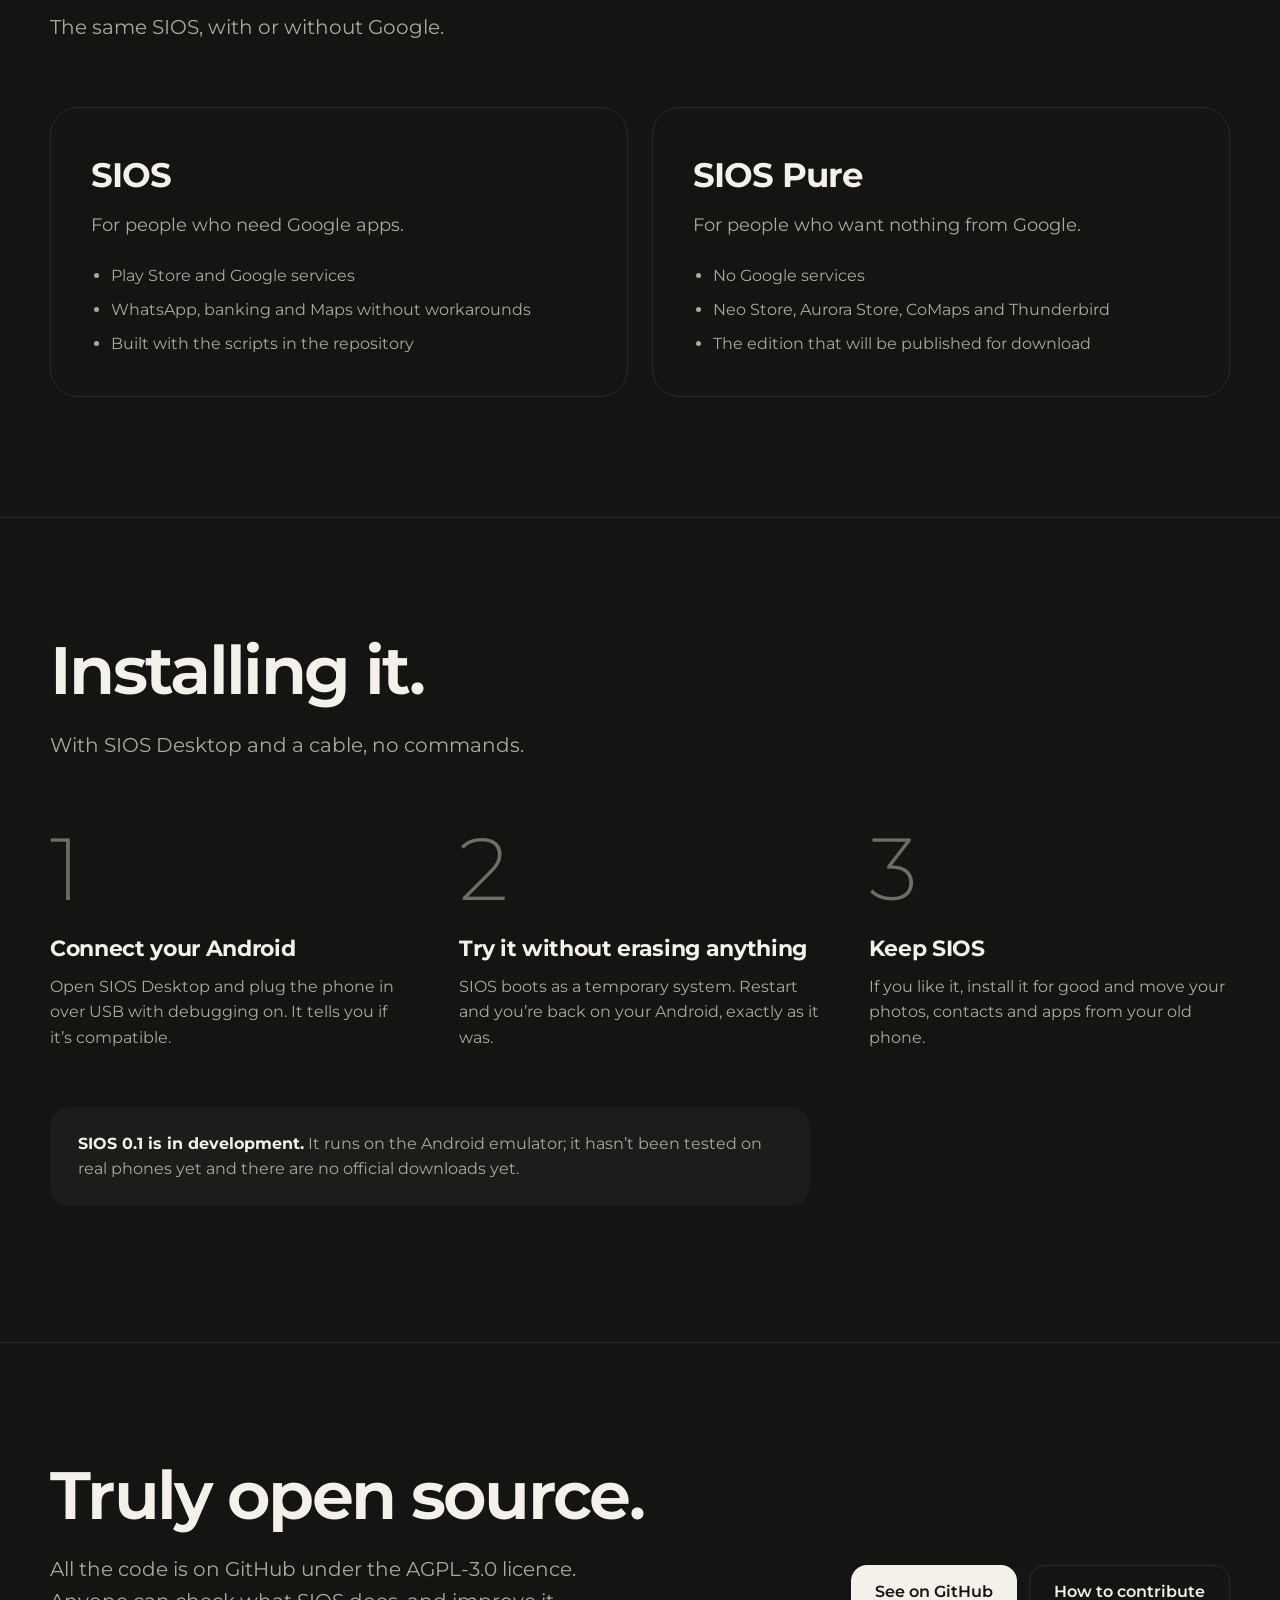
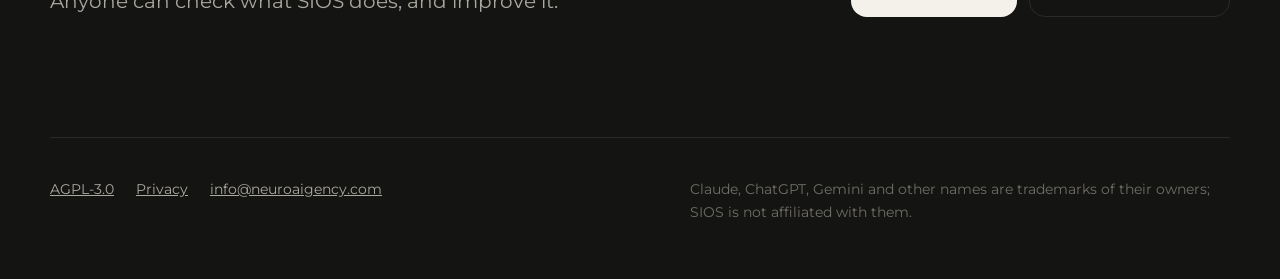
==== commit c073dec6: "Portada: «Un agente en tu bolsillo» Co-Authored-By: Claude Opus 5.5 <noreply@anthropic.com>" ====
--- a/en.html
+++ b/en.html
@@ -3,8 +3,8 @@
 <head>
 <meta charset="utf-8">
 <meta name="viewport" content="width=device-width, initial-scale=1">
-<title>SIOS · Your phone does what you ask</title>
-<meta name="description" content="SIOS (SuperIntelligenceOS): Android with the AI you choose as the system agent. Private and open source.">
+<title>SIOS · An agent in your pocket</title>
+<meta name="description" content="SIOS (SuperIntelligenceOS): an agent in your pocket. Android with the AI you choose doing things for you. Private and open source.">
 <meta name="theme-color" content="#141413">
 <link rel="alternate" hreflang="es" href="index.html"><link rel="alternate" hreflang="en" href="en.html">
 <link rel="stylesheet" href="web/portada.css">
@@ -19,8 +19,8 @@
 <nav><a class="opcional" href="#funciones">Features</a><a class="opcional" href="#privacidad">Privacy</a><a href="#instalar">Install</a><a href="index.html" hreflang="es">Español</a></nav></header>
 <div class="portada">
   <div class="texto-portada">
-    <h1 class="titular"><span>Your phone</span><span>does what</span><span>you ask.</span></h1>
-    <p class="entrada">SIOS is Android with an AI inside that handles your apps, notifications and stuff. The one you choose, without your data leaving the phone.</p>
+    <h1 class="titular"><span>An agent</span><span>in your pocket.</span></h1>
+    <p class="entrada">SIOS is Android with an agent inside: ask for something and it does it. It opens your apps, taps, types and finishes the job. With the AI you choose, and without your data leaving the phone.</p>
     <p class="elige" id="elige">Choose its AI</p>
     <div class="ias" role="group" aria-labelledby="elige"><button type="button" data-ia="claude" data-c="#D97757" data-c2="#C6613F" data-nombre="Claude" aria-pressed="false" style="--c:#D97757"><i></i>Claude</button><button type="button" data-ia="chatgpt" data-c="#10A37F" data-c2="#0D8A6B" data-nombre="ChatGPT" aria-pressed="false" style="--c:#10A37F"><i></i>ChatGPT</button><button type="button" data-ia="gemini" data-c="#4C8DF6" data-c2="#2F6FDB" data-nombre="Gemini" aria-pressed="false" style="--c:#4C8DF6"><i></i>Gemini</button><button type="button" data-ia="kimi" data-c="#3B82F6" data-c2="#2563EB" data-nombre="Kimi" aria-pressed="false" style="--c:#3B82F6"><i></i>Kimi</button><button type="button" data-ia="mistral" data-c="#FA520F" data-c2="#D9440A" data-nombre="Mistral" aria-pressed="false" style="--c:#FA520F"><i></i>Mistral</button><button type="button" data-ia="grok" data-c="#A3A3A3" data-c2="#525252" data-nombre="Grok" aria-pressed="false" style="--c:#A3A3A3"><i></i>Grok</button><button type="button" data-ia="local" data-c="#7B6CF6" data-c2="#5B4BE0" data-nombre="On the phone" aria-pressed="false" style="--c:#7B6CF6"><i></i>On the phone</button></div>
     <div class="acciones"><a class="boton lleno" href="https://github.com/superintelligence-os/superintelligence-os">See the code on GitHub</a><a class="boton borde" href="#instalar">How to install</a></div>
--- a/web/portada.css
+++ b/web/portada.css
@@ -1,4 +1,4 @@
-@property --r { syntax: '<percentage>'; inherits: false; initial-value: 100%; }
+@property --r { syntax: '<percentage>'; inherits: false; initial-value: 130%; }
 @font-face { font-family: "Montserrat"; src: url("../montserrat.ttf") format("truetype"); font-weight: 100 900; font-display: swap; }
 :root {
   --grafito: #141413; --pizarra: #1C1C1A; --linea: #2A2A27; --hueso: #F4F1EA; --piedra: #ABA89F; --ceniza: #6F6D66;
@@ -153,7 +153,7 @@
 
 /* Arranque: la animación del sistema, a pantalla completa, antes de la portada */
 .arranque { position: fixed; inset: 0; z-index: 50; background: #141413; display: grid; place-items: center; }
-.arranque video { width: min(78vmin, 640px); aspect-ratio: 1; transform-origin: 0 0; transform-origin: center; --r: 100%; -webkit-mask-image: radial-gradient(closest-side circle at 50% 48.1%, #000 calc(var(--r) * .78), transparent var(--r)); mask-image: radial-gradient(closest-side circle at 50% 48.1%, #000 calc(var(--r) * .78), transparent var(--r)); }
+.arranque video { width: min(78vmin, 640px); aspect-ratio: 1; transform-origin: 0 0; transform-origin: center; --r: 130%; -webkit-mask-image: linear-gradient(to right, transparent, #000 12%, #000 88%, transparent), linear-gradient(to bottom, transparent, #000 9%, #000 93%, transparent), radial-gradient(circle at 50% 48.1%, #000 calc(var(--r) * .78), transparent var(--r)); -webkit-mask-composite: source-in; mask-image: linear-gradient(to right, transparent, #000 12%, #000 88%, transparent), linear-gradient(to bottom, transparent, #000 9%, #000 93%, transparent), radial-gradient(circle at 50% 48.1%, #000 calc(var(--r) * .78), transparent var(--r)); mask-composite: intersect; }
 .saltar { position: absolute; right: 24px; bottom: 24px; appearance: none; background: transparent; border: 1px solid #2A2A27; color: #ABA89F; font: 500 14px "Montserrat", sans-serif; border-radius: 999px; padding: 8px 16px; cursor: pointer; transition: color .2s, border-color .2s; }
 .saltar:hover { color: #F4F1EA; border-color: #3A3A36; }
 body.arrancando { overflow: hidden; }
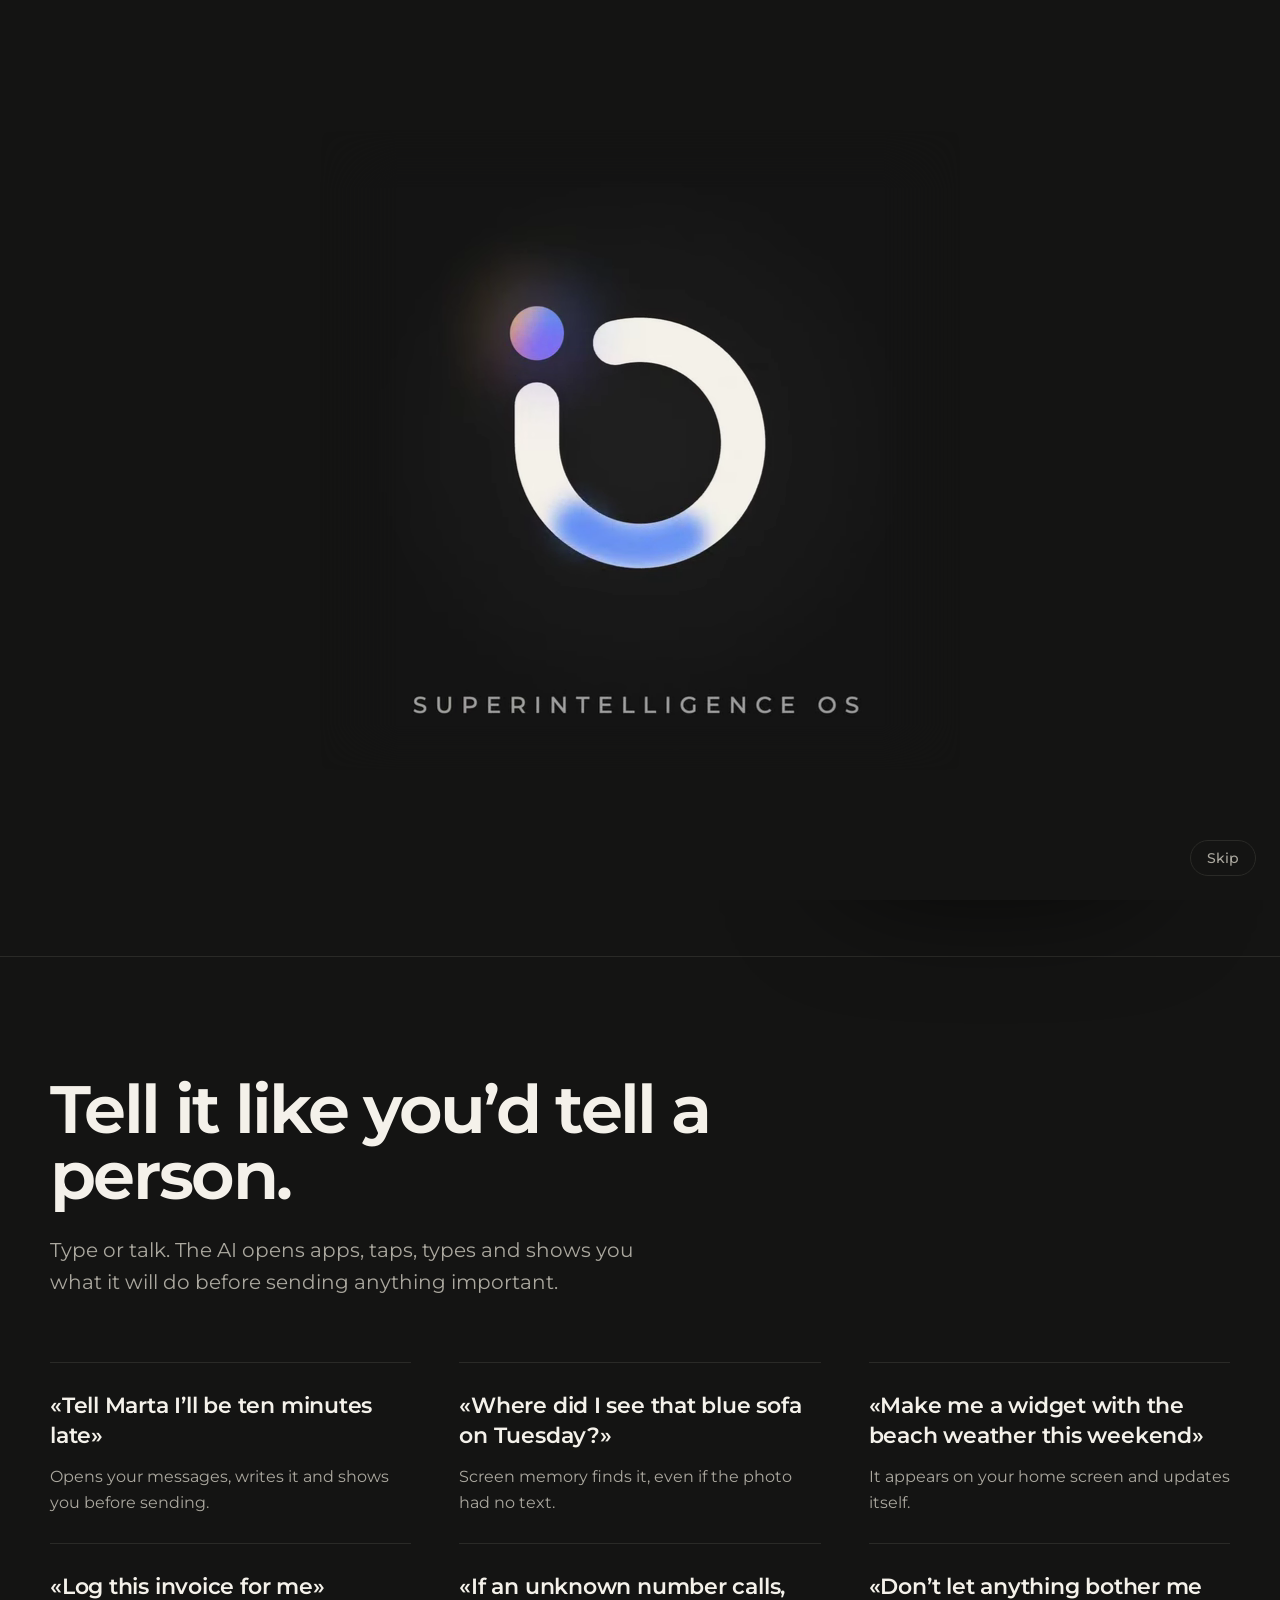
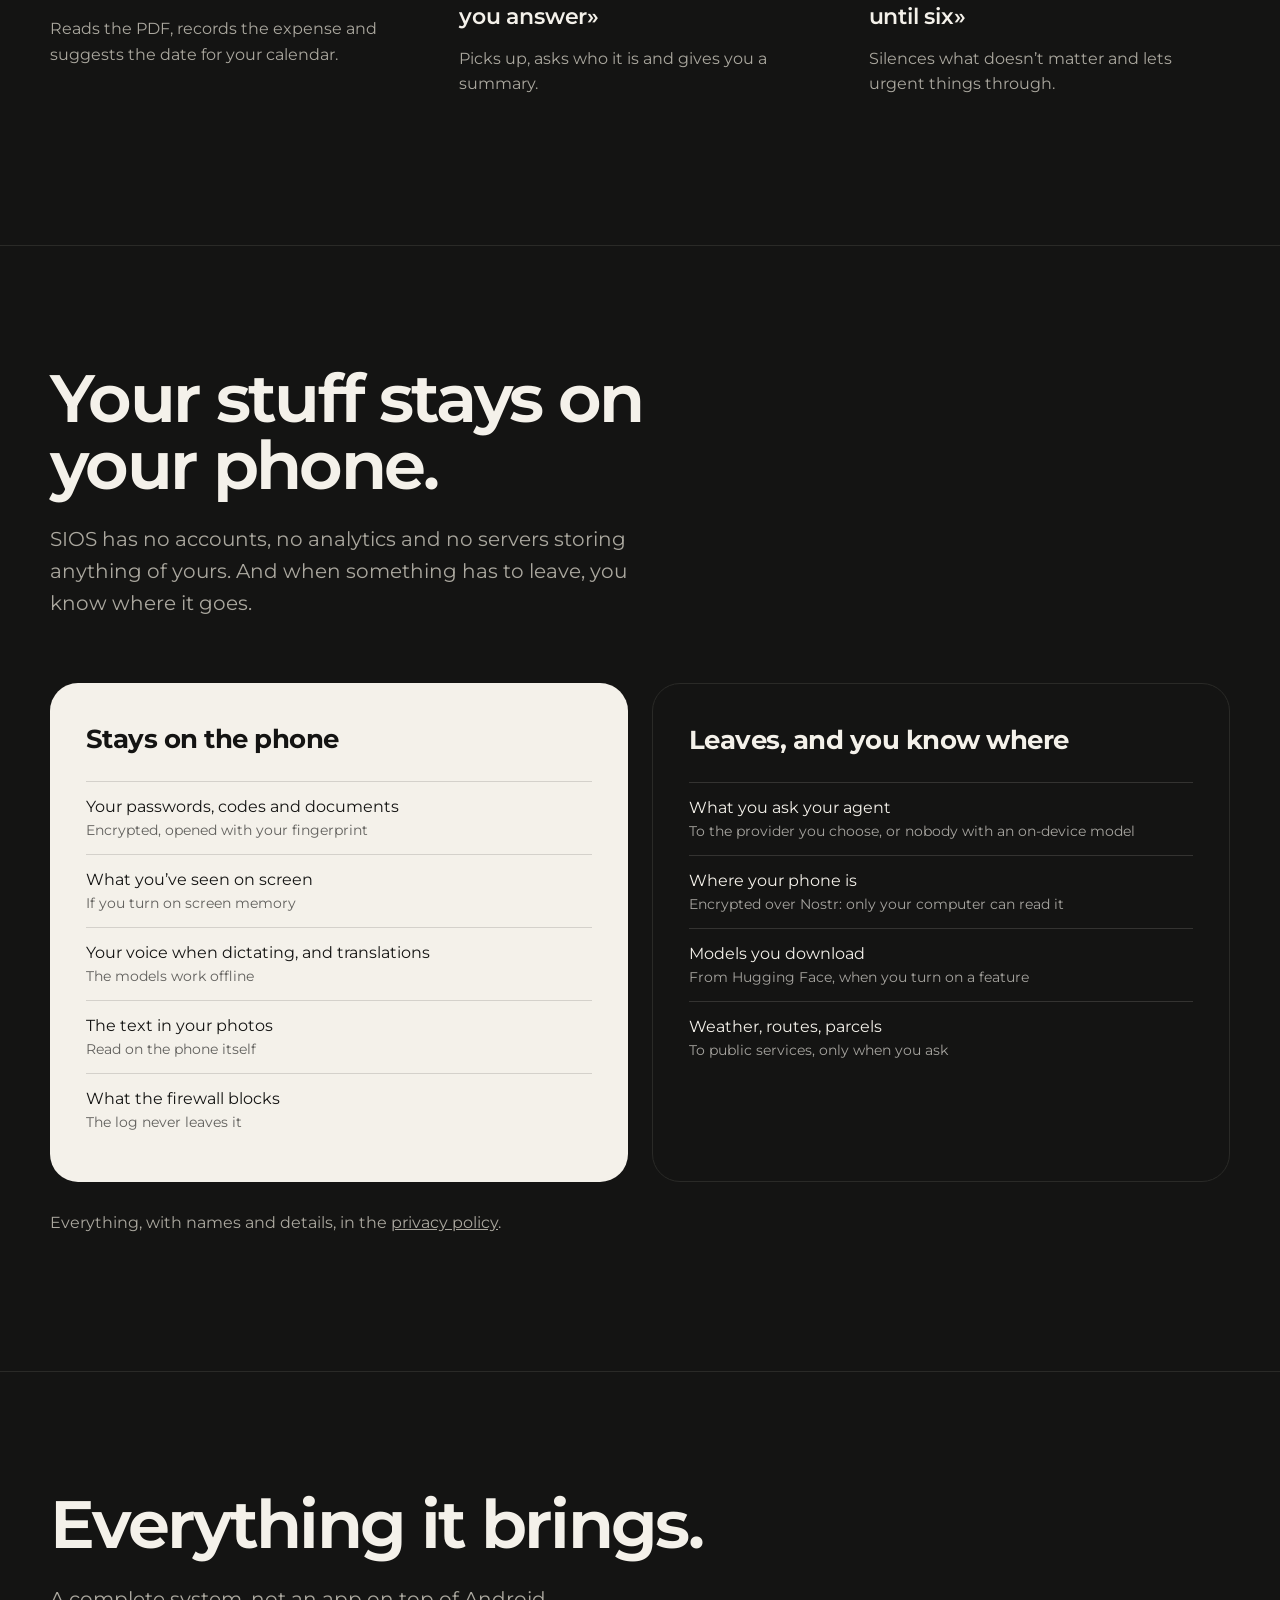
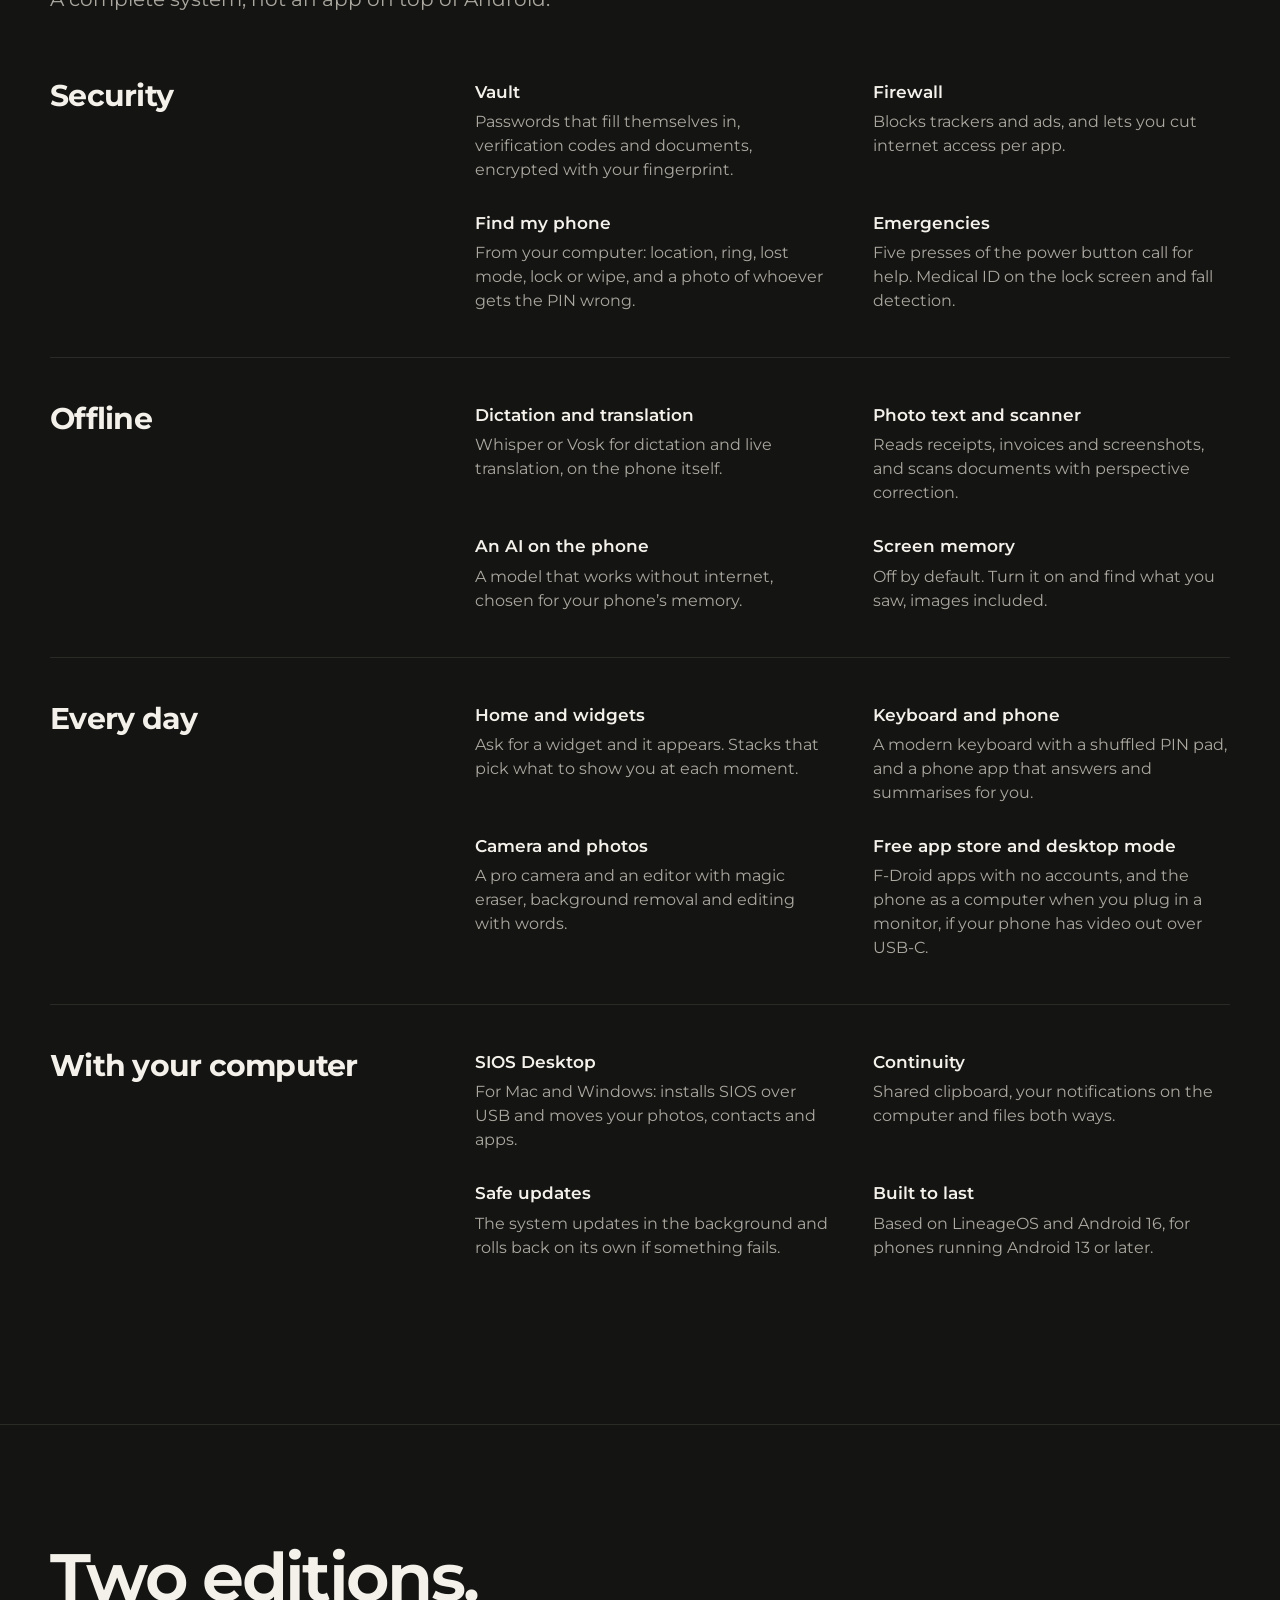
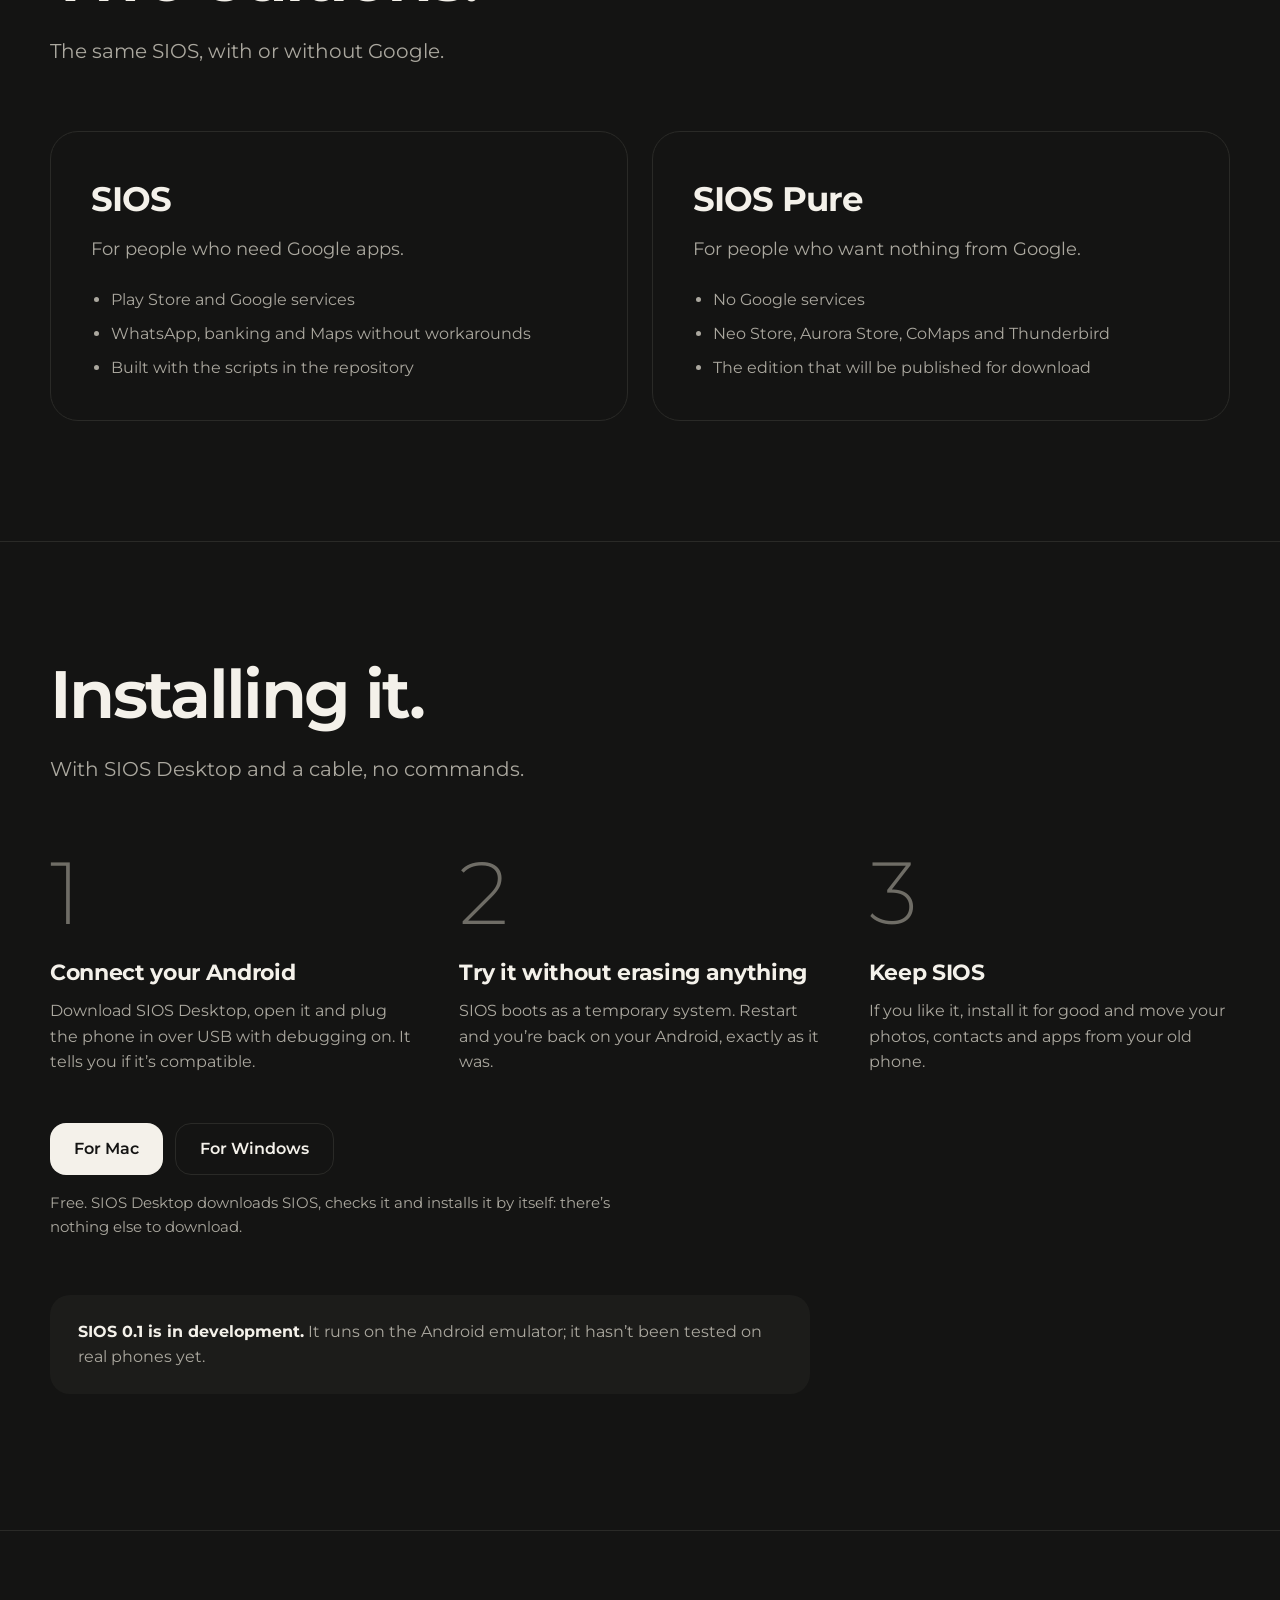
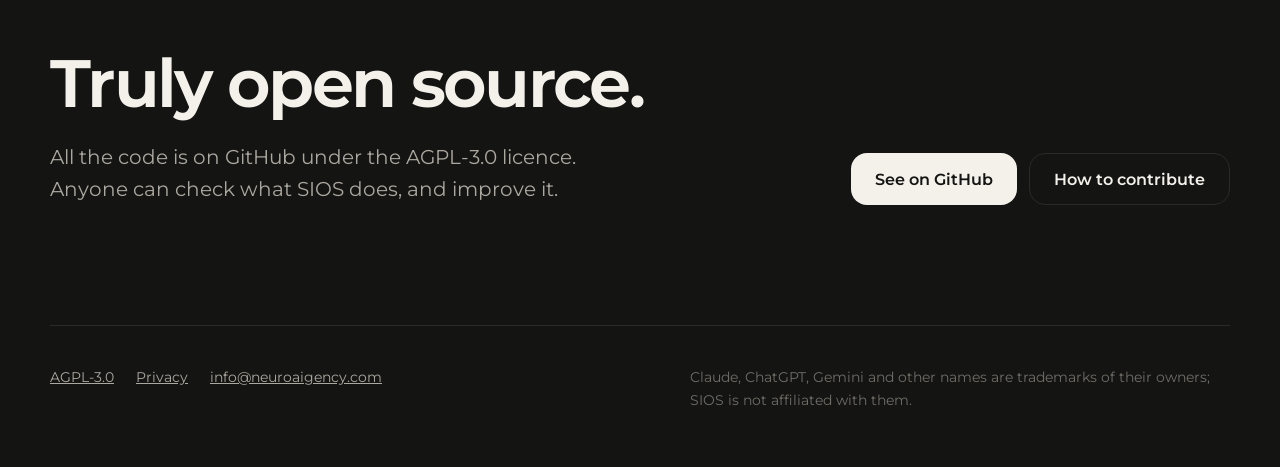
==== commit d8eeae03: "Web: tu agente, botones de descarga de SIOS Desktop y aviso del modo escritorio Co-Authored-By: Clau" ====
--- a/en.html
+++ b/en.html
@@ -21,9 +21,9 @@
   <div class="texto-portada">
     <h1 class="titular"><span>An agent</span><span>in your pocket.</span></h1>
     <p class="entrada">SIOS is Android with an agent inside: ask for something and it does it. It opens your apps, taps, types and finishes the job. With the AI you choose, and without your data leaving the phone.</p>
-    <p class="elige" id="elige">Choose its AI</p>
+    <p class="elige" id="elige">Choose your agent’s AI</p>
     <div class="ias" role="group" aria-labelledby="elige"><button type="button" data-ia="claude" data-c="#D97757" data-c2="#C6613F" data-nombre="Claude" aria-pressed="false" style="--c:#D97757"><i></i>Claude</button><button type="button" data-ia="chatgpt" data-c="#10A37F" data-c2="#0D8A6B" data-nombre="ChatGPT" aria-pressed="false" style="--c:#10A37F"><i></i>ChatGPT</button><button type="button" data-ia="gemini" data-c="#4C8DF6" data-c2="#2F6FDB" data-nombre="Gemini" aria-pressed="false" style="--c:#4C8DF6"><i></i>Gemini</button><button type="button" data-ia="kimi" data-c="#3B82F6" data-c2="#2563EB" data-nombre="Kimi" aria-pressed="false" style="--c:#3B82F6"><i></i>Kimi</button><button type="button" data-ia="mistral" data-c="#FA520F" data-c2="#D9440A" data-nombre="Mistral" aria-pressed="false" style="--c:#FA520F"><i></i>Mistral</button><button type="button" data-ia="grok" data-c="#A3A3A3" data-c2="#525252" data-nombre="Grok" aria-pressed="false" style="--c:#A3A3A3"><i></i>Grok</button><button type="button" data-ia="local" data-c="#7B6CF6" data-c2="#5B4BE0" data-nombre="On the phone" aria-pressed="false" style="--c:#7B6CF6"><i></i>On the phone</button></div>
-    <div class="acciones"><a class="boton lleno" href="https://github.com/superintelligence-os/superintelligence-os">See the code on GitHub</a><a class="boton borde" href="#instalar">How to install</a></div>
+    <div class="acciones"><a class="boton lleno" id="descargar" href="https://github.com/superintelligence-os/superintelligence-os/releases/latest/download/SIOS-Desktop-Mac.zip" data-win="https://github.com/superintelligence-os/superintelligence-os/releases/latest/download/SIOS-Desktop-Windows.exe">Download SIOS Desktop</a><a class="boton borde" href="#instalar">How to install</a></div>
   </div>
   <div class="escena" aria-hidden="true">
     <div class="halo"></div>
@@ -44,12 +44,12 @@
 </div></section>
 <section id="privacidad"><div class="ancho">
   <h2 class="seccion-titulo revela">Your stuff stays on your phone.</h2><p class="seccion-entrada revela">SIOS has no accounts, no analytics and no servers storing anything of yours. And when something has to leave, you know where it goes.</p>
-  <div class="privacidad"><div class="caja queda revela"><h3>Stays on the phone</h3><ul><li>Your passwords, codes and documents<span>Encrypted, opened with your fingerprint</span></li><li>What you’ve seen on screen<span>If you turn on screen memory</span></li><li>Your voice when dictating, and translations<span>The models work offline</span></li><li>The text in your photos<span>Read on the phone itself</span></li><li>What the firewall blocks<span>The log never leaves it</span></li></ul></div><div class="caja sale revela"><h3>Leaves, and you know where</h3><ul><li>What you ask your AI<span>To the provider you choose, or nobody with an on-device model</span></li><li>Where your phone is<span>Encrypted over Nostr: only your computer can read it</span></li><li>Models you download<span>From Hugging Face, when you turn on a feature</span></li><li>Weather, routes, parcels<span>To public services, only when you ask</span></li></ul></div></div>
+  <div class="privacidad"><div class="caja queda revela"><h3>Stays on the phone</h3><ul><li>Your passwords, codes and documents<span>Encrypted, opened with your fingerprint</span></li><li>What you’ve seen on screen<span>If you turn on screen memory</span></li><li>Your voice when dictating, and translations<span>The models work offline</span></li><li>The text in your photos<span>Read on the phone itself</span></li><li>What the firewall blocks<span>The log never leaves it</span></li></ul></div><div class="caja sale revela"><h3>Leaves, and you know where</h3><ul><li>What you ask your agent<span>To the provider you choose, or nobody with an on-device model</span></li><li>Where your phone is<span>Encrypted over Nostr: only your computer can read it</span></li><li>Models you download<span>From Hugging Face, when you turn on a feature</span></li><li>Weather, routes, parcels<span>To public services, only when you ask</span></li></ul></div></div>
   <p class="nota revela">Everything, with names and details, in the <a href="privacy.html">privacy policy</a>.</p>
 </div></section>
 <section id="funciones"><div class="ancho">
   <h2 class="seccion-titulo revela">Everything it brings.</h2><p class="seccion-entrada revela">A complete system, not an app on top of Android.</p>
-  <div class="grupo revela"><h3>Security</h3><dl><div><dt>Vault</dt><dd>Passwords that fill themselves in, verification codes and documents, encrypted with your fingerprint.</dd></div><div><dt>Firewall</dt><dd>Blocks trackers and ads, and lets you cut internet access per app.</dd></div><div><dt>Find my phone</dt><dd>From your computer: location, ring, lost mode, lock or wipe, and a photo of whoever gets the PIN wrong.</dd></div><div><dt>Emergencies</dt><dd>Five presses of the power button call for help. Medical ID on the lock screen and fall detection.</dd></div></dl></div><div class="grupo revela"><h3>Offline</h3><dl><div><dt>Dictation and translation</dt><dd>Whisper or Vosk for dictation and live translation, on the phone itself.</dd></div><div><dt>Photo text and scanner</dt><dd>Reads receipts, invoices and screenshots, and scans documents with perspective correction.</dd></div><div><dt>An AI on the phone</dt><dd>A model that works without internet, chosen for your phone’s memory.</dd></div><div><dt>Screen memory</dt><dd>Off by default. Turn it on and find what you saw, images included.</dd></div></dl></div><div class="grupo revela"><h3>Every day</h3><dl><div><dt>Home and widgets</dt><dd>Ask for a widget and it appears. Stacks that pick what to show you at each moment.</dd></div><div><dt>Keyboard and phone</dt><dd>A modern keyboard with a shuffled PIN pad, and a phone app that answers and summarises for you.</dd></div><div><dt>Camera and photos</dt><dd>A pro camera and an editor with magic eraser, background removal and editing with words.</dd></div><div><dt>Free app store and desktop mode</dt><dd>F-Droid apps with no accounts, and the phone as a computer when you plug in a monitor.</dd></div></dl></div><div class="grupo revela"><h3>With your computer</h3><dl><div><dt>SIOS Desktop</dt><dd>For Mac and Windows: installs SIOS over USB and moves your photos, contacts and apps.</dd></div><div><dt>Continuity</dt><dd>Shared clipboard, your notifications on the computer and files both ways.</dd></div><div><dt>Safe updates</dt><dd>The system updates in the background and rolls back on its own if something fails.</dd></div><div><dt>Built to last</dt><dd>Based on LineageOS and Android 16, for phones running Android 13 or later.</dd></div></dl></div>
+  <div class="grupo revela"><h3>Security</h3><dl><div><dt>Vault</dt><dd>Passwords that fill themselves in, verification codes and documents, encrypted with your fingerprint.</dd></div><div><dt>Firewall</dt><dd>Blocks trackers and ads, and lets you cut internet access per app.</dd></div><div><dt>Find my phone</dt><dd>From your computer: location, ring, lost mode, lock or wipe, and a photo of whoever gets the PIN wrong.</dd></div><div><dt>Emergencies</dt><dd>Five presses of the power button call for help. Medical ID on the lock screen and fall detection.</dd></div></dl></div><div class="grupo revela"><h3>Offline</h3><dl><div><dt>Dictation and translation</dt><dd>Whisper or Vosk for dictation and live translation, on the phone itself.</dd></div><div><dt>Photo text and scanner</dt><dd>Reads receipts, invoices and screenshots, and scans documents with perspective correction.</dd></div><div><dt>An AI on the phone</dt><dd>A model that works without internet, chosen for your phone’s memory.</dd></div><div><dt>Screen memory</dt><dd>Off by default. Turn it on and find what you saw, images included.</dd></div></dl></div><div class="grupo revela"><h3>Every day</h3><dl><div><dt>Home and widgets</dt><dd>Ask for a widget and it appears. Stacks that pick what to show you at each moment.</dd></div><div><dt>Keyboard and phone</dt><dd>A modern keyboard with a shuffled PIN pad, and a phone app that answers and summarises for you.</dd></div><div><dt>Camera and photos</dt><dd>A pro camera and an editor with magic eraser, background removal and editing with words.</dd></div><div><dt>Free app store and desktop mode</dt><dd>F-Droid apps with no accounts, and the phone as a computer when you plug in a monitor, if your phone has video out over USB‑C.</dd></div></dl></div><div class="grupo revela"><h3>With your computer</h3><dl><div><dt>SIOS Desktop</dt><dd>For Mac and Windows: installs SIOS over USB and moves your photos, contacts and apps.</dd></div><div><dt>Continuity</dt><dd>Shared clipboard, your notifications on the computer and files both ways.</dd></div><div><dt>Safe updates</dt><dd>The system updates in the background and rolls back on its own if something fails.</dd></div><div><dt>Built to last</dt><dd>Based on LineageOS and Android 16, for phones running Android 13 or later.</dd></div></dl></div>
 </div></section>
 <section><div class="ancho">
   <h2 class="seccion-titulo revela">Two editions.</h2><p class="seccion-entrada revela">The same SIOS, with or without Google.</p>
@@ -57,8 +57,9 @@
 </div></section>
 <section id="instalar"><div class="ancho">
   <h2 class="seccion-titulo revela">Installing it.</h2><p class="seccion-entrada revela">With SIOS Desktop and a cable, no commands.</p>
-  <ol class="pasos"><li class="revela"><h3>Connect your Android</h3><p>Open SIOS Desktop and plug the phone in over USB with debugging on. It tells you if it’s compatible.</p></li><li class="revela"><h3>Try it without erasing anything</h3><p>SIOS boots as a temporary system. Restart and you’re back on your Android, exactly as it was.</p></li><li class="revela"><h3>Keep SIOS</h3><p>If you like it, install it for good and move your photos, contacts and apps from your old phone.</p></li></ol>
-  <p class="estado-version revela"><b>SIOS 0.1 is in development.</b> It runs on the Android emulator; it hasn’t been tested on real phones yet and there are no official downloads yet.</p>
+  <ol class="pasos"><li class="revela"><h3>Connect your Android</h3><p>Download SIOS Desktop, open it and plug the phone in over USB with debugging on. It tells you if it’s compatible.</p></li><li class="revela"><h3>Try it without erasing anything</h3><p>SIOS boots as a temporary system. Restart and you’re back on your Android, exactly as it was.</p></li><li class="revela"><h3>Keep SIOS</h3><p>If you like it, install it for good and move your photos, contacts and apps from your old phone.</p></li></ol>
+  <div class="descargas revela"><div class="acciones"><a class="boton lleno" href="https://github.com/superintelligence-os/superintelligence-os/releases/latest/download/SIOS-Desktop-Mac.zip">For Mac</a><a class="boton borde" href="https://github.com/superintelligence-os/superintelligence-os/releases/latest/download/SIOS-Desktop-Windows.exe">For Windows</a></div><p>Free. SIOS Desktop downloads SIOS, checks it and installs it by itself: there’s nothing else to download.</p></div>
+  <p class="estado-version revela"><b>SIOS 0.1 is in development.</b> It runs on the Android emulator; it hasn’t been tested on real phones yet.</p>
 </div></section>
 <section><div class="ancho abierto">
   <div><h2 class="seccion-titulo revela">Truly open source.</h2><p class="seccion-entrada revela">All the code is on GitHub under the AGPL-3.0 licence. Anyone can check what SIOS does, and improve it.</p></div>
--- a/web/portada.css
+++ b/web/portada.css
@@ -109,6 +109,8 @@
 .pasos li::before { content: counter(paso); display: block; font-size: 88px; font-weight: 250; line-height: 1; letter-spacing: -.05em; color: var(--ceniza); margin-bottom: 18px; }
 .pasos h3 { margin: 0 0 8px; font-size: 22px; letter-spacing: -.015em; }
 .pasos p { margin: 0; color: var(--piedra); font-size: 16px; }
+.descargas { margin-top: 48px; }
+.descargas p { margin-top: 16px; color: var(--piedra); font-size: 15px; max-width: 560px; }
 .estado-version { margin-top: 56px; padding: 24px 28px; border-radius: 20px; background: var(--pizarra); color: var(--piedra); font-size: 16px; max-width: 760px; }
 .estado-version b { color: var(--hueso); }
 
